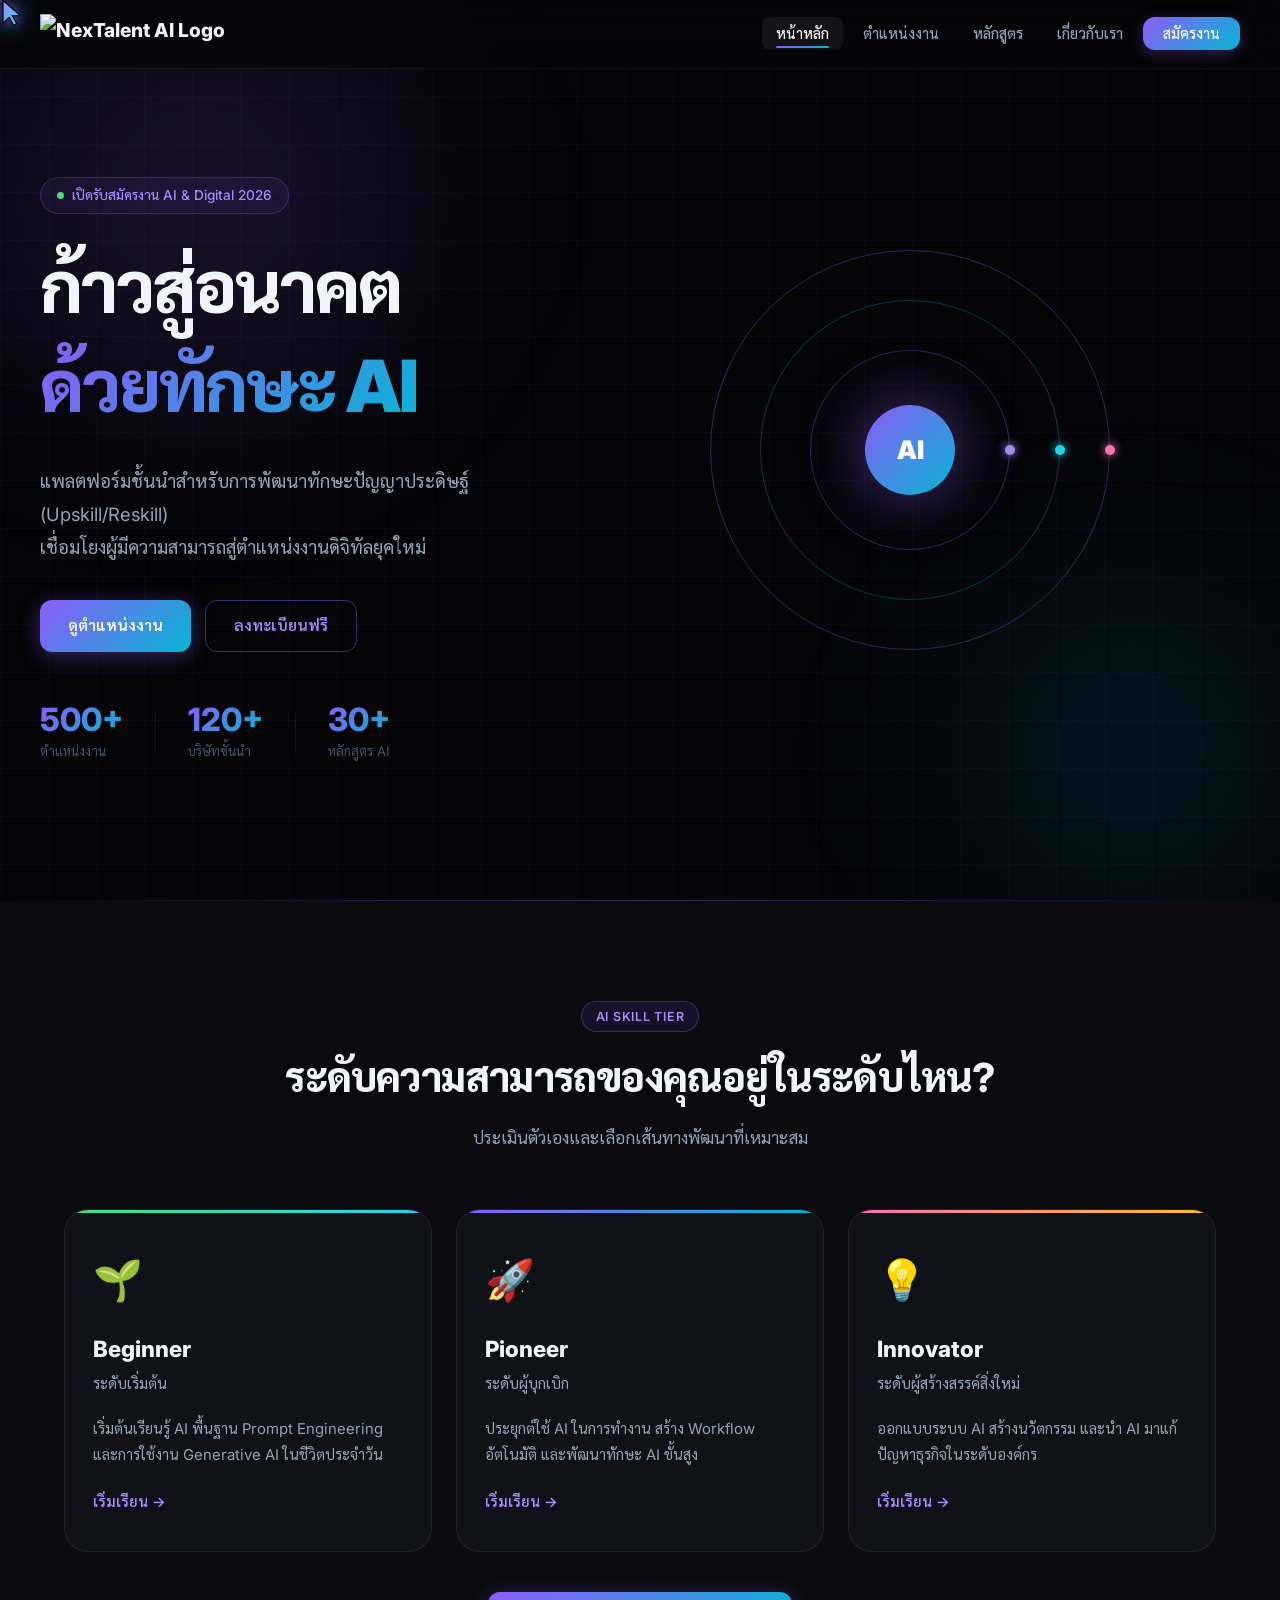
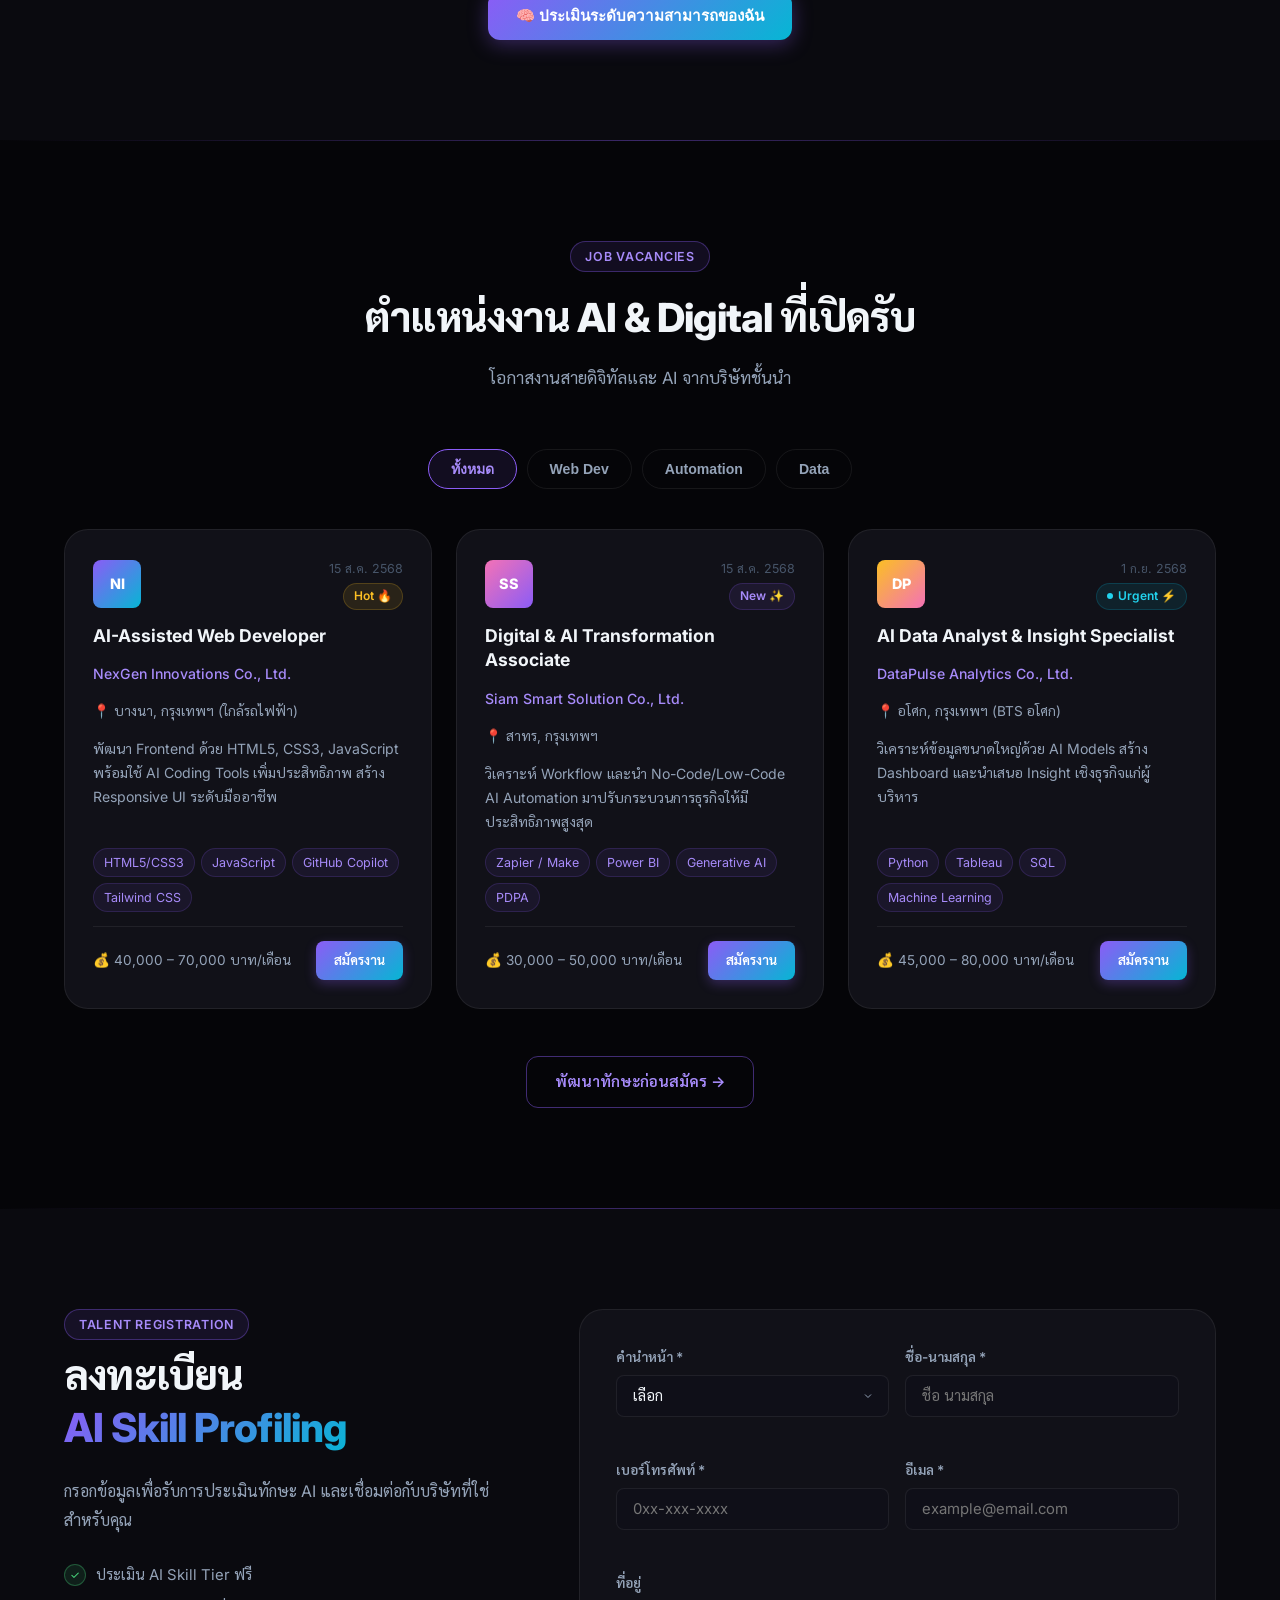
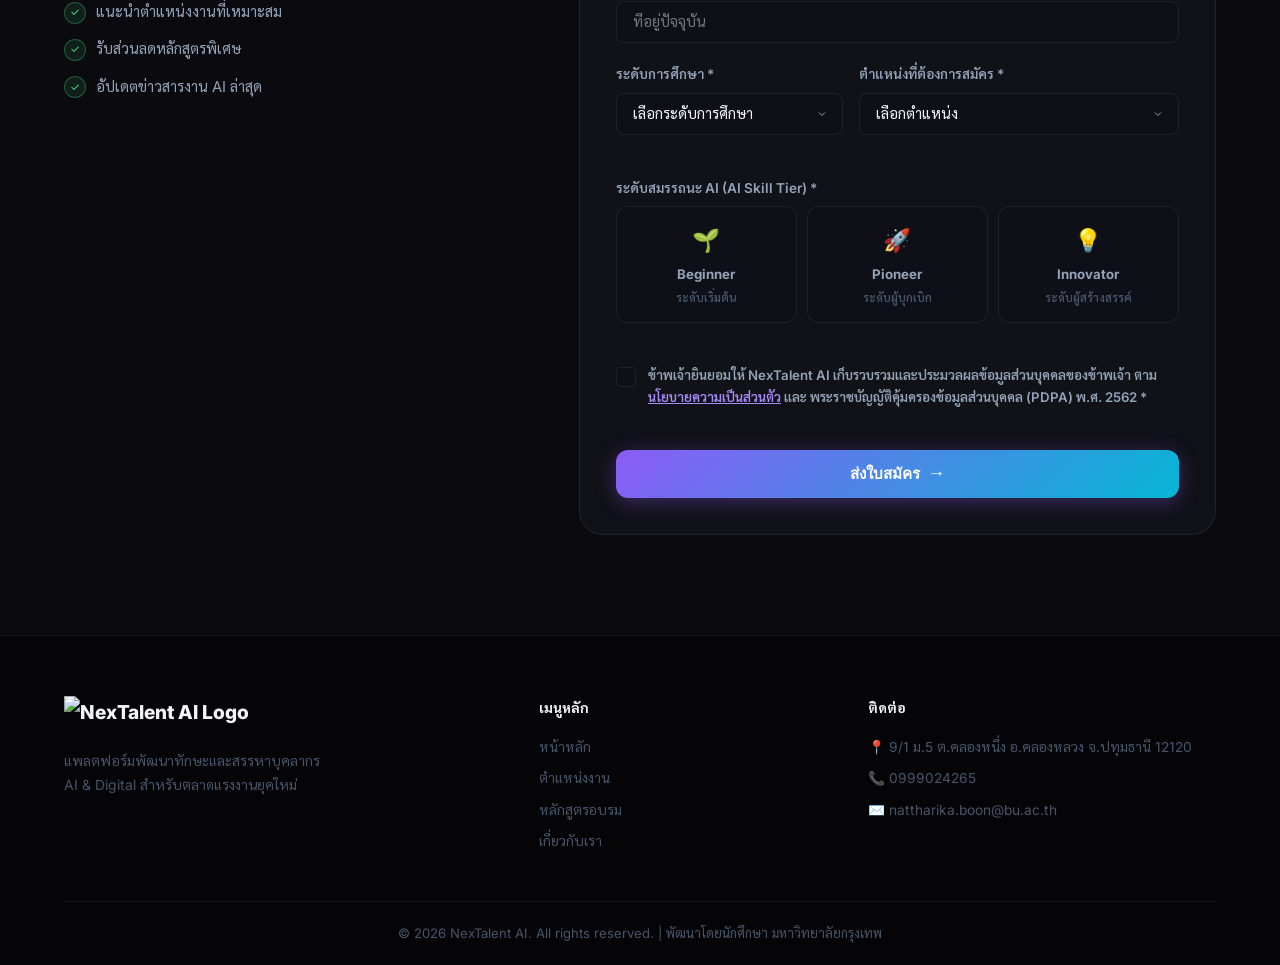
==== index.html @ dc567a96 "Add files via upload" ====
<!DOCTYPE html>
<html lang="th">
<head>
  <meta charset="UTF-8" />
  <meta name="viewport" content="width=device-width, initial-scale=1.0" />
  <title>NexTalent AI — งานและทักษะ AI ยุคใหม่</title>
  <meta name="description" content="แพลตฟอร์มพัฒนาทักษะ AI และสรรหาบุคลากรสายดิจิทัล เชื่อมผู้มีความสามารถกับตำแหน่งงาน AI จากบริษัทชั้นนำ" />
  <meta property="og:title" content="NexTalent AI — งานและทักษะ AI ยุคใหม่" />
  <meta property="og:description" content="ประเมินทักษะ AI ของคุณ และค้นหาตำแหน่งงานสาย AI & Digital ที่ใช่" />
  <meta property="og:image" content="https://nex-talent-ai.vercel.app/images/logo.svg" />
  <meta property="og:type" content="website" />
  <link rel="icon" href="images/logo.svg" type="image/svg+xml" />
  <link rel="stylesheet" href="css/style.css" />
  <link rel="preconnect" href="https://fonts.googleapis.com" />
  <link href="https://fonts.googleapis.com/css2?family=Inter:wght@300;400;500;600;700;800;900&family=Sarabun:wght@300;400;500;600;700&display=swap" rel="stylesheet" />
</head>
<body>
   <div class="page-loader" id="pageLoader">
  <div class="page-loader-logo">AI</div>
  <div class="page-loader-bar"></div>
</div>

<svg class="custom-cursor" id="customCursor" viewBox="0 0 24 24" xmlns="http://www.w3.org/2000/svg">
  <defs>
    <linearGradient id="cursorGradient" x1="0%" y1="0%" x2="100%" y2="100%">
      <stop offset="0%" stop-color="#a78bfa" />
      <stop offset="100%" stop-color="#22d3ee" />
    </linearGradient>
  </defs>
  <path d="M4 2 L4 20 L9 15.5 L12.5 22 L15 20.5 L11.5 14 L18 14 Z"
        fill="url(#cursorGradient)"
        stroke="#050508"
        stroke-width="1" />
</svg>

<div class="cursor-trail" id="cursorTrail"></div>

  <div class="scroll-progress" id="scrollProgress"></div>

  <!-- ===== NAVBAR ===== -->
  <nav class="navbar" id="navbar">
    <div class="nav-container">
      <a href="index.html" class="nav-logo">
        <img src="images/logo.svg" alt="NexTalent AI Logo" class="logo-img" />
      </a>
      <ul class="nav-links" id="navLinks">
        <li><a href="index.html" class="active">หน้าหลัก</a></li>
        <li><a href="#jobs">ตำแหน่งงาน</a></li>
        <li><a href="courses.html">หลักสูตร</a></li>
        <li><a href="about.html">เกี่ยวกับเรา</a></li>
        <li><a href="#register" class="btn-nav">สมัครงาน</a></li>
      </ul>
      <button class="hamburger" id="hamburger" aria-label="เมนู">
        <span></span><span></span><span></span>
      </button>
    </div>
  </nav>

  <!-- ===== HERO ===== -->
  <section class="hero" id="home">
    <div class="hero-bg">
      <div class="grid-overlay"></div>
      <div class="glow glow-1"></div>
      <div class="glow glow-2"></div>
      <div class="hero-stars" id="heroStars"></div>
    </div>
    <div class="hero-content">
      <div class="hero-badge">
        <span class="badge-dot"></span> เปิดรับสมัครงาน AI &amp; Digital 2026
      </div>
      <h1 class="hero-title">
        ก้าวสู่อนาคต<br/>
        <span class="gradient-text">ด้วยทักษะ AI</span>
      </h1>
      <p class="hero-subtitle">
        แพลตฟอร์มชั้นนำสำหรับการพัฒนาทักษะปัญญาประดิษฐ์ (Upskill/Reskill)<br/>
        เชื่อมโยงผู้มีความสามารถสู่ตำแหน่งงานดิจิทัลยุคใหม่
      </p>
      <div class="hero-actions">
        <a href="#jobs" class="btn btn-primary">ดูตำแหน่งงาน</a>
        <a href="#register" class="btn btn-outline">ลงทะเบียนฟรี</a>
      </div>
      <div class="hero-stats">
        <div class="stat">
          <span class="stat-num" data-target="500">0+</span>
          <span class="stat-label">ตำแหน่งงาน</span>
        </div>
        <div class="stat-divider"></div>
        <div class="stat">
          <span class="stat-num" data-target="120">0+</span>
          <span class="stat-label">บริษัทชั้นนำ</span>
        </div>
        <div class="stat-divider"></div>
        <div class="stat">
          <span class="stat-num" data-target="30">0+</span>
          <span class="stat-label">หลักสูตร AI</span>
        </div>
      </div>
    </div>
    <div class="hero-visual">
      <div class="orbit-ring ring-1"></div>
      <div class="orbit-ring ring-2"></div>
      <div class="orbit-ring ring-3"></div>
      <div class="center-orb"><span>AI</span></div>
      <div class="orbit-dot dot-1"></div>
      <div class="orbit-dot dot-2"></div>
      <div class="orbit-dot dot-3"></div>
    </div>
  </section>

  <div class="section-divider"></div>

  <!-- ===== SKILL TIERS ===== -->
  <section class="tiers-section">
    <div class="container">
      <div class="section-header">
        <span class="section-tag">AI Skill Tier</span>
        <h2>ระดับความสามารถของคุณอยู่ในระดับไหน?</h2>
        <p>ประเมินตัวเองและเลือกเส้นทางพัฒนาที่เหมาะสม</p>
      </div>
      <div class="tiers-grid">
        <div class="tier-card tier-beginner reveal">
          <div class="tier-icon">🌱</div>
          <h3>Beginner</h3>
          <p class="tier-th">ระดับเริ่มต้น</p>
          <p>เริ่มต้นเรียนรู้ AI พื้นฐาน Prompt Engineering และการใช้งาน Generative AI ในชีวิตประจำวัน</p>
          <a href="courses.html" class="tier-link">เริ่มเรียน →</a>
        </div>
        <div class="tier-card tier-pioneer reveal">
          <div class="tier-icon">🚀</div>
          <h3>Pioneer</h3>
          <p class="tier-th">ระดับผู้บุกเบิก</p>
          <p>ประยุกต์ใช้ AI ในการทำงาน สร้าง Workflow อัตโนมัติ และพัฒนาทักษะ AI ขั้นสูง</p>
          <a href="courses.html" class="tier-link">เริ่มเรียน →</a>
        </div>
        <div class="tier-card tier-innovator reveal">
          <div class="tier-icon">💡</div>
          <h3>Innovator</h3>
          <p class="tier-th">ระดับผู้สร้างสรรค์สิ่งใหม่</p>
          <p>ออกแบบระบบ AI สร้างนวัตกรรม และนำ AI มาแก้ปัญหาธุรกิจในระดับองค์กร</p>
          <a href="courses.html" class="tier-link">เริ่มเรียน →</a>
        </div>
      </div>
        </div>
    <div class="container">
      <div class="tiers-cta">
        <button type="button" class="btn btn-primary" id="startAssessment">
          🧠 ประเมินระดับความสามารถของฉัน
        </button>
      </div>
    </div>
  </section>

  <div class="section-divider"></div>

  <!-- ===== JOB VACANCIES ===== -->
  <section class="jobs-section" id="jobs">
    <div class="container">
      <div class="section-header">
        <span class="section-tag">Job Vacancies</span>
        <h2>ตำแหน่งงาน AI &amp; Digital ที่เปิดรับ</h2>
        <p>โอกาสงานสายดิจิทัลและ AI จากบริษัทชั้นนำ</p>
      </div>

      <div class="jobs-filter">
        <button class="filter-btn active" data-filter="all">ทั้งหมด</button>
        <button class="filter-btn" data-filter="dev">Web Dev</button>
        <button class="filter-btn" data-filter="automation">Automation</button>
        <button class="filter-btn" data-filter="data">Data</button>
      </div>

      <div class="jobs-grid">

        <!-- Job 1 -->
        <div class="job-card reveal" data-category="dev">
          <div class="job-header">
            <div class="company-logo logo-ni">NI</div>
            <div class="job-meta">
              <span class="job-date">15 ส.ค. 2568</span>
              <span class="job-tag hot">Hot 🔥</span>
            </div>
          </div>
          <button type="button" class="job-title-btn" data-job="job1">
            <h3 class="job-title">AI-Assisted Web Developer</h3>
          </button>
          <p class="job-company">NexGen Innovations Co., Ltd.</p>
          <p class="job-location">📍 บางนา, กรุงเทพฯ (ใกล้รถไฟฟ้า)</p>
          <p class="job-desc">พัฒนา Frontend ด้วย HTML5, CSS3, JavaScript พร้อมใช้ AI Coding Tools เพิ่มประสิทธิภาพ สร้าง Responsive UI ระดับมืออาชีพ</p>
          <div class="job-skills">
            <span class="skill-tag">HTML5/CSS3</span>
            <span class="skill-tag">JavaScript</span>
            <span class="skill-tag">GitHub Copilot</span>
            <span class="skill-tag">Tailwind CSS</span>
          </div>
          <div class="job-footer">
            <span class="job-salary">💰 40,000 – 70,000 บาท/เดือน</span>
            <a href="#register" class="btn-apply">สมัครงาน</a>
          </div>
        </div>

        <!-- Job 2 -->
        <div class="job-card reveal" data-category="automation">
          <div class="job-header">
            <div class="company-logo logo-ss">SS</div>
            <div class="job-meta">
              <span class="job-date">15 ส.ค. 2568</span>
              <span class="job-tag new">New ✨</span>
            </div>
          </div>
          <button type="button" class="job-title-btn" data-job="job2">
            <h3 class="job-title">Digital &amp; AI Transformation Associate</h3>
          </button>
          <p class="job-company">Siam Smart Solution Co., Ltd.</p>
          <p class="job-location">📍 สาทร, กรุงเทพฯ</p>
          <p class="job-desc">วิเคราะห์ Workflow และนำ No-Code/Low-Code AI Automation มาปรับกระบวนการธุรกิจให้มีประสิทธิภาพสูงสุด</p>
          <div class="job-skills">
            <span class="skill-tag">Zapier / Make</span>
            <span class="skill-tag">Power BI</span>
            <span class="skill-tag">Generative AI</span>
            <span class="skill-tag">PDPA</span>
          </div>
          <div class="job-footer">
            <span class="job-salary">💰 30,000 – 50,000 บาท/เดือน</span>
            <a href="#register" class="btn-apply">สมัครงาน</a>
          </div>
        </div>

        <!-- Job 3 -->
        <div class="job-card reveal" data-category="data">
          <div class="job-header">
            <div class="company-logo logo-dp">DP</div>
            <div class="job-meta">
              <span class="job-date">1 ก.ย. 2568</span>
              <span class="job-tag urgent">Urgent ⚡</span>
            </div>
          </div>
          <button type="button" class="job-title-btn" data-job="job3">
            <h3 class="job-title">AI Data Analyst &amp; Insight Specialist</h3>
          </button>
          <p class="job-company">DataPulse Analytics Co., Ltd.</p>
          <p class="job-location">📍 อโศก, กรุงเทพฯ (BTS อโศก)</p>
          <p class="job-desc">วิเคราะห์ข้อมูลขนาดใหญ่ด้วย AI Models สร้าง Dashboard และนำเสนอ Insight เชิงธุรกิจแก่ผู้บริหาร</p>
          <div class="job-skills">
            <span class="skill-tag">Python</span>
            <span class="skill-tag">Tableau</span>
            <span class="skill-tag">SQL</span>
            <span class="skill-tag">Machine Learning</span>
          </div>
          <div class="job-footer">
            <span class="job-salary">💰 45,000 – 80,000 บาท/เดือน</span>
            <a href="#register" class="btn-apply">สมัครงาน</a>
          </div>
        </div>

      </div>
      <div class="jobs-cta">
        <a href="courses.html" class="btn btn-outline">พัฒนาทักษะก่อนสมัคร →</a>
      </div>
    </div>
  </section>

  <div class="section-divider"></div>

  <!-- ===== REGISTER FORM ===== -->
  <section class="register-section" id="register">
    <div class="container">
      <div class="register-wrapper">
        <div class="register-info">
          <span class="section-tag">Talent Registration</span>
          <h2>ลงทะเบียน<br/><span class="gradient-text">AI Skill Profiling</span></h2>
          <p>กรอกข้อมูลเพื่อรับการประเมินทักษะ AI และเชื่อมต่อกับบริษัทที่ใช่สำหรับคุณ</p>
          <ul class="register-benefits">
            <li><span class="check">✓</span> ประเมิน AI Skill Tier ฟรี</li>
            <li><span class="check">✓</span> แนะนำตำแหน่งงานที่เหมาะสม</li>
            <li><span class="check">✓</span> รับส่วนลดหลักสูตรพิเศษ</li>
            <li><span class="check">✓</span> อัปเดตข่าวสารงาน AI ล่าสุด</li>
          </ul>
        </div>
        <div class="register-form-box">
          <form id="registerForm" class="register-form" novalidate>
            <div class="form-row">
              <div class="form-group form-group-sm">
                <label for="prefix">คำนำหน้า *</label>
                <select id="prefix" name="prefix" required>
                  <option value="">เลือก</option>
                  <option value="นาย">นาย</option>
                  <option value="นาง">นาง</option>
                  <option value="นางสาว">นางสาว</option>
                </select>
                <span class="error-msg" id="err-prefix"></span>
              </div>
              <div class="form-group form-group-wide">
                <label for="fullname">ชื่อ-นามสกุล *</label>
                <input type="text" id="fullname" name="fullname" placeholder="ชื่อ นามสกุล" required />
                <span class="error-msg" id="err-fullname"></span>
              </div>
            </div>
            <div class="form-row">
              <div class="form-group">
                <label for="phone">เบอร์โทรศัพท์ *</label>
                <input type="tel" id="phone" name="phone" placeholder="0xx-xxx-xxxx" required />
                <span class="error-msg" id="err-phone"></span>
              </div>
              <div class="form-group">
                <label for="email">อีเมล *</label>
                <input type="email" id="email" name="email" placeholder="example@email.com" required />
                <span class="error-msg" id="err-email"></span>
              </div>
            </div>
            <div class="form-group">
              <label for="address">ที่อยู่</label>
              <input type="text" id="address" name="address" placeholder="ที่อยู่ปัจจุบัน" />
            </div>
            <div class="form-row">
              <div class="form-group">
                <label for="education">ระดับการศึกษา *</label>
                <select id="education" name="education" required>
                  <option value="">เลือกระดับการศึกษา</option>
                  <option value="มัธยมศึกษา">มัธยมศึกษา / ปวช.</option>
                  <option value="อนุปริญญา">อนุปริญญา / ปวส.</option>
                  <option value="ปริญญาตรี">ปริญญาตรี</option>
                  <option value="ปริญญาโท">ปริญญาโท</option>
                  <option value="ปริญญาเอก">ปริญญาเอก</option>
                </select>
                <span class="error-msg" id="err-education"></span>
              </div>
              <div class="form-group">
                <label for="position">ตำแหน่งที่ต้องการสมัคร *</label>
                <select id="position" name="position" required>
                  <option value="">เลือกตำแหน่ง</option>
                  <option value="ai-web-dev">AI-Assisted Web Developer</option>
                  <option value="ai-transform">Digital &amp; AI Transformation Associate</option>
                  <option value="ai-analyst">AI Data Analyst &amp; Insight Specialist</option>
                </select>
                <span class="error-msg" id="err-position"></span>
              </div>
            </div>
            <div class="form-group">
              <label>ระดับสมรรถนะ AI (AI Skill Tier) *</label>
              <div class="tier-radios">
                <label class="radio-card">
                  <input type="radio" name="tier" value="Beginner" required />
                  <span class="radio-content">
                    <span class="radio-icon">🌱</span>
                    <span class="radio-label">Beginner</span>
                    <span class="radio-sub">ระดับเริ่มต้น</span>
                  </span>
                </label>
                <label class="radio-card">
                  <input type="radio" name="tier" value="Pioneer" />
                  <span class="radio-content">
                    <span class="radio-icon">🚀</span>
                    <span class="radio-label">Pioneer</span>
                    <span class="radio-sub">ระดับผู้บุกเบิก</span>
                  </span>
                </label>
                <label class="radio-card">
                  <input type="radio" name="tier" value="Innovator" />
                  <span class="radio-content">
                    <span class="radio-icon">💡</span>
                    <span class="radio-label">Innovator</span>
                    <span class="radio-sub">ระดับผู้สร้างสรรค์</span>
                  </span>
                </label>
              </div>
              <span class="error-msg" id="err-tier"></span>
            </div>
            <div class="form-group">
              <label class="checkbox-label">
                <input type="checkbox" id="pdpa" name="pdpa" required />
                <span class="checkbox-custom"></span>
                <span class="checkbox-text">
                  ข้าพเจ้ายินยอมให้ NexTalent AI เก็บรวบรวมและประมวลผลข้อมูลส่วนบุคคลของข้าพเจ้า
                  ตาม <a href="#" class="link-inline">นโยบายความเป็นส่วนตัว</a> และ
                  พระราชบัญญัติคุ้มครองข้อมูลส่วนบุคคล (PDPA) พ.ศ. 2562 *
                </span>
              </label>
              <span class="error-msg" id="err-pdpa"></span>
            </div>
            <button type="submit" class="btn btn-primary btn-full">
              <span>ส่งใบสมัคร</span>
              <span class="btn-arrow">→</span>
            </button>
          </form>
          <div class="form-success" id="formSuccess" style="display:none;">
            <div class="success-icon">✓</div>
            <h3>ลงทะเบียนสำเร็จ!</h3>
            <p>เราได้รับข้อมูลของคุณแล้ว ทีมงานจะติดต่อกลับภายใน 3 วันทำการ</p>
          </div>
        </div>
      </div>
    </div>
  </section>

  <!-- ===== FOOTER ===== -->
  <footer class="footer">
    <div class="container">
      <div class="footer-grid">
        <div class="footer-brand">
          <a href="index.html" class="nav-logo">
            <img src="images/logo.svg" alt="NexTalent AI Logo" class="logo-img" />
          </a>
          <p>แพลตฟอร์มพัฒนาทักษะและสรรหาบุคลากร AI &amp; Digital สำหรับตลาดแรงงานยุคใหม่</p>
        </div>
        <div class="footer-links">
          <h4>เมนูหลัก</h4>
          <ul>
            <li><a href="index.html">หน้าหลัก</a></li>
            <li><a href="#jobs">ตำแหน่งงาน</a></li>
            <li><a href="courses.html">หลักสูตรอบรม</a></li>
            <li><a href="about.html">เกี่ยวกับเรา</a></li>
          </ul>
        </div>
        <div class="footer-links">
          <h4>ติดต่อ</h4>
          <ul>
            <li>📍 9/1 ม.5 ต.คลองหนึ่ง อ.คลองหลวง จ.ปทุมธานี 12120</li>
            <li class="contact-copy" data-copy="0999024265" title="คลิกเพื่อคัดลอก">📞 0999024265</li>
            <li class="contact-copy" data-copy="nattharika.boon@bu.ac.th" title="คลิกเพื่อคัดลอก">✉️ nattharika.boon@bu.ac.th</li>
          </ul>
        </div>
      </div>
      <div class="footer-bottom">
        <p>© 2026 NexTalent AI. All rights reserved. | พัฒนาโดยนักศึกษา มหาวิทยาลัยกรุงเทพ</p>
      </div>
    </div>
  </footer>

  <!-- ===== JOB DETAIL MODAL ===== -->
  <div class="job-modal-overlay" id="jobModalOverlay">
    <div class="job-modal" role="dialog" aria-modal="true" aria-labelledby="jobModalTitle">
      <button type="button" class="job-modal-close" id="jobModalClose" aria-label="ปิด">✕</button>
      <div class="job-modal-header">
        <div class="company-logo" id="jobModalLogo"></div>
        <div class="job-modal-title">
          <h3 id="jobModalTitle"></h3>
          <p id="jobModalCompany"></p>
        </div>
      </div>
      <div class="job-modal-tags" id="jobModalTags"></div>
      <div class="job-modal-meta-grid">
        <div class="job-modal-meta-item">
          <span class="meta-label">📍 สถานที่</span>
          <span class="meta-value" id="jobModalLocation"></span>
        </div>
        <div class="job-modal-meta-item">
          <span class="meta-label">💰 เงินเดือน</span>
          <span class="meta-value" id="jobModalSalary"></span>
        </div>
      </div>
      <div class="job-modal-section">
        <h4>📋 รายละเอียดงาน</h4>
        <p id="jobModalDesc"></p>
      </div>
      <div class="job-modal-section">
        <h4>✅ คุณสมบัติที่ต้องการ</h4>
        <ul class="job-modal-list" id="jobModalRequirements"></ul>
      </div>
      <div class="job-modal-section">
        <h4>🎁 สวัสดิการ</h4>
        <ul class="job-modal-list" id="jobModalBenefits"></ul>
      </div>
      <div class="job-modal-footer">
        <button type="button" class="btn btn-outline" id="jobModalCloseBtn">ปิด</button>
        <a href="#register" class="btn btn-primary" id="jobModalApply">สมัครงาน →</a>
      </div>
    </div>
  </div>

  <!-- ===== BACK TO TOP + TOAST ===== -->
  <button type="button" class="back-to-top" id="backToTop" aria-label="กลับขึ้นด้านบน">↑</button>
  <div class="toast-container" id="toastContainer"></div>

  <script src="js/main.js"></script>
  <script src="js/validation.js"></script>

  <!-- ===== AI SKILL ASSESSMENT MODAL ===== -->
<div class="assessment-overlay" id="assessmentOverlay">
  <div class="assessment-modal">

    <button
      type="button"
      class="modal-close"
      id="assessmentClose"
      aria-label="ปิด">
      &times;
    </button>

    <span class="section-tag">AI Skill Assessment</span>

    <h2>ระดับความสามารถของคุณอยู่ในระดับไหน?</h2>

    <p id="assessmentQuestion"></p>

    <div id="assessmentOptions"></div>

    <div class="assessment-footer">
      <span id="assessmentProgress">
        คำถาม 1 / 5
      </span>

      <button
        type="button"
        class="btn-primary"
        id="nextQuestion">
        ถัดไป →
      </button>
    </div>

  </div>
</div>
</body>
</html>
---- css/style.css ----
/* ============================================================
   NexTalent AI — Dark Theme Stylesheet
   ============================================================ */

/* ── CSS Variables ───────────────────────────────────────── */
:root {
  --bg-900: #050508;
  --bg-800: #0a0a0f;
  --bg-700: #0f0f18;
  --bg-600: #14141f;
  --bg-card: #111118;
  --bg-card-hover: #18181f;
  --border: rgba(255,255,255,0.07);
  --border-hover: rgba(139,92,246,0.4);

  --purple-400: #a78bfa;
  --purple-500: #8b5cf6;
  --purple-600: #7c3aed;
  --cyan-400: #22d3ee;
  --cyan-500: #06b6d4;
  --pink-400: #f472b6;
  --green-400: #4ade80;
  --amber-400: #fbbf24;

  --text-primary: #f1f5f9;
  --text-secondary: #94a3b8;
  --text-muted: #475569;

  --gradient-main: linear-gradient(135deg, #8b5cf6, #06b6d4);
  --gradient-card: linear-gradient(145deg, rgba(139,92,246,0.08), rgba(6,182,212,0.05));
  --shadow-glow: 0 0 40px rgba(139,92,246,0.15);
  --shadow-card: 0 4px 24px rgba(0,0,0,0.5);

  --radius-sm: 8px;
  --radius-md: 12px;
  --radius-lg: 16px;
  --radius-xl: 24px;

  --font-main: 'Inter', 'Sarabun', sans-serif;
  --transition: 0.25s ease;
}

/* ── Reset & Base ────────────────────────────────────────── */
*, *::before, *::after { box-sizing: border-box; margin: 0; padding: 0; }

html { scroll-behavior: smooth; font-size: 16px; }

body {
  font-family: var(--font-main);
  background-color: var(--bg-900);
  color: var(--text-primary);
  line-height: 1.7;
  overflow-x: hidden;
}

a { color: inherit; text-decoration: none; }
ul { list-style: none; }
img { max-width: 100%; display: block; }
button { cursor: pointer; border: none; background: none; }

.container {
  max-width: 1200px;
  margin: 0 auto;
  padding: 0 24px;
}

/* ── Typography Utilities ────────────────────────────────── */

.gradient-text {
  background: var(--gradient-main);
  -webkit-background-clip: text;
  -webkit-text-fill-color: transparent;
  background-clip: text;

  display: inline-block;
  line-height: 1.4;
  padding-bottom: 0.12em;
  overflow: visible;
}
.section-tag {
  display: inline-block;
  padding: 4px 14px;
  border-radius: 100px;
  border: 1px solid rgba(139,92,246,0.35);
  background: rgba(139,92,246,0.1);
  color: var(--purple-400);
  font-size: 0.78rem;
  font-weight: 600;
  letter-spacing: 0.06em;
  text-transform: uppercase;
  margin-bottom: 12px;
}

.section-header {
  text-align: center;
  margin-bottom: 56px;
}
.section-header h2 {
  font-size: clamp(1.8rem, 3.5vw, 2.5rem);
  font-weight: 800;
  margin-bottom: 12px;
  letter-spacing: -0.02em;
}
.section-header p {
  color: var(--text-secondary);
  font-size: 1.05rem;
  max-width: 560px;
  margin: 0 auto;
}

/* ── Buttons ─────────────────────────────────────────────── */
.btn {
  display: inline-flex;
  align-items: center;
  gap: 8px;
  padding: 12px 28px;
  border-radius: var(--radius-md);
  font-size: 0.95rem;
  font-weight: 600;
  transition: all var(--transition);
  cursor: pointer;
  border: none;
}

.btn-primary {
  background: var(--gradient-main);
  color: #fff;
  box-shadow: 0 4px 20px rgba(139,92,246,0.35);
}
.btn-primary:hover {
  transform: translateY(-2px);
  box-shadow: 0 8px 30px rgba(139,92,246,0.5);
}

.btn-outline {
  background: transparent;
  color: var(--purple-400);
  border: 1.5px solid rgba(139,92,246,0.45);
}
.btn-outline:hover {
  background: rgba(139,92,246,0.1);
  border-color: var(--purple-500);
  transform: translateY(-2px);
}

.btn-full { width: 100%; justify-content: center; }
.btn-arrow { font-size: 1.1rem; }

/* ── Navbar ──────────────────────────────────────────────── */
.navbar {
  position: fixed;
  top: 0; left: 0; right: 0;
  z-index: 1000;
  padding: 0 24px;
  background: rgba(5,5,8,0.8);
  backdrop-filter: blur(20px);
  -webkit-backdrop-filter: blur(20px);
  border-bottom: 1px solid var(--border);
  transition: all var(--transition);
}
.navbar.scrolled {
  background: rgba(5,5,8,0.95);
  box-shadow: 0 4px 30px rgba(0,0,0,0.4);
}

.nav-container {
  max-width: 1200px;
  margin: 0 auto;
  display: flex;
  align-items: center;
  justify-content: space-between;
  height: 68px;
}

.nav-logo {
  display: flex;
  align-items: center;
  gap: 8px;
  font-weight: 800;
  font-size: 1.2rem;
}
.logo-icon {
  font-size: 1.6rem;
  background: var(--gradient-main);
  -webkit-background-clip: text;
  -webkit-text-fill-color: transparent;
  background-clip: text;
}
.logo-ai {
  background: var(--gradient-main);
  -webkit-background-clip: text;
  -webkit-text-fill-color: transparent;
  background-clip: text;
}

.logo-img {
  height: 40px;
  width: auto;
  display: block;
  transition: opacity var(--transition);
}
.logo-img:hover { opacity: 0.85; }

.nav-links {
  display: flex;
  align-items: center;
  gap: 6px;
}
.nav-links a {
  padding: 8px 14px;
  border-radius: var(--radius-sm);
  font-size: 0.9rem;
  font-weight: 500;
  color: var(--text-secondary);
  transition: all var(--transition);
}
.nav-links a:hover,
.nav-links a.active {
  color: var(--text-primary);
  background: rgba(255,255,255,0.06);
}
.btn-nav {
  background: var(--gradient-main) !important;
  color: #fff !important;
  padding: 8px 20px !important;
  border-radius: var(--radius-md) !important;
  box-shadow: 0 4px 15px rgba(139,92,246,0.3);
}
.btn-nav:hover {
  transform: translateY(-1px);
  box-shadow: 0 6px 20px rgba(139,92,246,0.45) !important;
}

/* Hamburger */
.hamburger {
  display: none;
  flex-direction: column;
  gap: 5px;
  padding: 8px;
}
.hamburger span {
  width: 22px;
  height: 2px;
  background: var(--text-primary);
  border-radius: 2px;
  transition: all var(--transition);
}

/* ── Hero Section ────────────────────────────────────────── */
.hero {
  min-height: 100vh;
  display: flex;
  align-items: center;
  position: relative;
  padding: 100px 24px 60px;
  overflow: hidden;
}

.hero-bg {
  position: absolute;
  inset: 0;
  pointer-events: none;
}

.grid-overlay {
  position: absolute;
  inset: 0;
  background-image:
    linear-gradient(rgba(139,92,246,0.04) 1px, transparent 1px),
    linear-gradient(90deg, rgba(139,92,246,0.04) 1px, transparent 1px);
  background-size: 48px 48px;
}

.glow {
  position: absolute;
  border-radius: 50%;
  filter: blur(80px);
  pointer-events: none;
}
.glow-1 {
  width: 600px; height: 600px;
  background: radial-gradient(circle, rgba(139,92,246,0.18) 0%, transparent 70%);
  top: -100px; left: -100px;
}
.glow-2 {
  width: 500px; height: 500px;
  background: radial-gradient(circle, rgba(6,182,212,0.12) 0%, transparent 70%);
  bottom: -100px; right: -100px;
}

.hero-content {
  max-width: 1200px;
  margin: 0 auto;
  position: relative;
  z-index: 2;
  flex: 1;
}

.hero-badge {
  display: inline-flex;
  align-items: center;
  gap: 8px;
  padding: 6px 16px;
  border-radius: 100px;
  border: 1px solid rgba(139,92,246,0.3);
  background: rgba(139,92,246,0.08);
  color: var(--purple-400);
  font-size: 0.85rem;
  font-weight: 500;
  margin-bottom: 24px;
}
.badge-dot {
  width: 7px; height: 7px;
  background: var(--green-400);
  border-radius: 50%;
  animation: pulse-dot 2s infinite;
}
@keyframes pulse-dot {
  0%, 100% { opacity: 1; transform: scale(1); }
  50% { opacity: 0.5; transform: scale(0.8); }
}

.hero-title {
  font-size: clamp(2.6rem, 6vw, 4.5rem);
  font-weight: 900;
  line-height: 1.35;
  letter-spacing: -0.03em;
  margin-bottom: 20px;
}

.hero-subtitle {
  font-size: clamp(1rem, 1.5vw, 1.15rem);
  color: var(--text-secondary);
  max-width: 560px;
  margin-bottom: 36px;
  line-height: 1.8;
}

.hero-actions {
  display: flex;
  gap: 14px;
  flex-wrap: wrap;
  margin-bottom: 52px;
}

.hero-stats {
  display: flex;
  align-items: center;
  gap: 32px;
  flex-wrap: wrap;
}
.stat { display: flex; flex-direction: column; }
.stat-num {
  font-size: 2rem;
  font-weight: 800;
  background: var(--gradient-main);
  -webkit-background-clip: text;
  -webkit-text-fill-color: transparent;
  background-clip: text;
  line-height: 1;
}
.stat-label { font-size: 0.82rem; color: var(--text-muted); margin-top: 4px; }
.stat-divider { width: 1px; height: 40px; background: var(--border); }

/* Hero Visual (orbit) */
.hero-visual {
  position: absolute;
  right: 160px;
  top: 50%;
  transform: translateY(-50%);
  width: 420px;
  height: 420px;
  display: none;
}

@media (min-width: 1100px) { .hero-visual { display: block; } }

.orbit-ring {
  position: absolute;
  border-radius: 50%;
  border: 1px solid rgba(139,92,246,0.35);
  top: 50%; left: 50%;
  transform: translate(-50%,-50%);
  animation: spin linear infinite;
}
.ring-1 { width: 200px; height: 200px; animation-duration: 8s; }
.ring-2 { width: 300px; height: 300px; animation-duration: 14s; border-color: rgba(6,182,212,0.3); }
.ring-3 { width: 400px; height: 400px; animation-duration: 22s; animation-direction: reverse; }

@keyframes spin { from { transform: translate(-50%,-50%) rotate(0deg); } to { transform: translate(-50%,-50%) rotate(360deg); } }

.center-orb {
  position: absolute;
  top: 50%; left: 50%;
  transform: translate(-50%,-50%);
  width: 90px; height: 90px;
  border-radius: 50%;
  background: var(--gradient-main);
  display: flex;
  align-items: center;
  justify-content: center;
  font-size: 1.6rem;
  font-weight: 900;
  color: #fff;
  box-shadow: 0 0 60px rgba(139,92,246,0.5);
}

.orbit-dot {
  position: absolute;
  width: 10px; height: 10px;
  border-radius: 50%;
  top: 50%; left: 50%;
}
.dot-1 {
  background: var(--purple-400);
  box-shadow: 0 0 10px var(--purple-400);
  transform: translate(-50%,-50%) translateX(100px);
  animation: orbit1 8s linear infinite;
}
.dot-2 {
  background: var(--cyan-400);
  box-shadow: 0 0 10px var(--cyan-400);
  transform: translate(-50%,-50%) translateX(150px);
  animation: orbit2 14s linear infinite;
}
.dot-3 {
  background: var(--pink-400);
  box-shadow: 0 0 10px var(--pink-400);
  transform: translate(-50%,-50%) translateX(200px);
  animation: orbit3 22s linear infinite reverse;
}
@keyframes orbit1 {
  from { transform: translate(-50%,-50%) rotate(0deg) translateX(100px); }
  to { transform: translate(-50%,-50%) rotate(360deg) translateX(100px); }
}
@keyframes orbit2 {
  from { transform: translate(-50%,-50%) rotate(120deg) translateX(150px); }
  to { transform: translate(-50%,-50%) rotate(480deg) translateX(150px); }
}
@keyframes orbit3 {
  from { transform: translate(-50%,-50%) rotate(240deg) translateX(200px); }
  to { transform: translate(-50%,-50%) rotate(-120deg) translateX(200px); }
}

/* ── Page Hero (inner pages) ─────────────────────────────── */
.page-hero {
  padding: 120px 24px 80px;
  text-align: center;
  position: relative;
  overflow: visible;
}
.page-hero-content {
  max-width: 900px;
  margin: 0 auto;
  position: relative;
  z-index: 2;
}
.page-hero h1 {
  font-size: clamp(2rem, 5vw, 3.5rem);
  font-weight: 900;
  letter-spacing: -0.03em;
  line-height: 1.5;
  margin: 12px 0 24px;
  overflow: visible;
}
.page-hero p {
  color: var(--text-secondary);
  font-size: 1.05rem;
  line-height: 1.8;
}

/* ── Tiers Section ───────────────────────────────────────── */
.tiers-section {
  padding: 100px 0;
  background: var(--bg-800);
}

.tiers-grid {
  display: grid;
  grid-template-columns: repeat(auto-fit, minmax(280px, 1fr));
  gap: 24px;
}

.tier-card {
  padding: 36px 28px;
  border-radius: var(--radius-xl);
  border: 1px solid var(--border);
  background: var(--bg-card);
  transition: all var(--transition);
  position: relative;
  overflow: hidden;
}
.tier-card::before {
  content: '';
  position: absolute;
  top: 0; left: 0; right: 0;
  height: 3px;
  border-radius: 3px 3px 0 0;
}
.tier-beginner::before { background: linear-gradient(90deg, #4ade80, #22d3ee); }
.tier-pioneer::before { background: linear-gradient(90deg, #8b5cf6, #06b6d4); }
.tier-innovator::before { background: linear-gradient(90deg, #f472b6, #fbbf24); }

.tier-card:hover {
  border-color: var(--border-hover);
  transform: translateY(-4px);
  box-shadow: var(--shadow-glow), var(--shadow-card);
}

.tier-icon { font-size: 2.5rem; margin-bottom: 16px; }
.tier-card h3 { font-size: 1.4rem; font-weight: 800; margin-bottom: 4px; }
.tier-th { color: var(--text-secondary); font-size: 0.88rem; margin-bottom: 14px; }
.tier-card p { color: var(--text-secondary); font-size: 0.93rem; line-height: 1.7; margin-bottom: 20px; }
.tier-link {
  color: var(--purple-400);
  font-weight: 600;
  font-size: 0.9rem;
  transition: all var(--transition);
}
.tier-link:hover { color: var(--cyan-400); }

/* ── Jobs Section ────────────────────────────────────────── */
.jobs-section { padding: 100px 0; }

.jobs-grid {
  display: grid;
  grid-template-columns: repeat(auto-fit, minmax(320px, 1fr));
  gap: 24px;
  margin-bottom: 48px;
}

.job-card {
  background: var(--bg-card);
  border: 1px solid var(--border);
  border-radius: var(--radius-xl);
  padding: 28px;
  transition: all var(--transition);
  display: flex;
  flex-direction: column;
  gap: 14px;
}
.job-card:hover {
  border-color: var(--border-hover);
  transform: translateY(-4px);
  box-shadow: var(--shadow-glow), var(--shadow-card);
}

.job-header {
  display: flex;
  align-items: center;
  justify-content: space-between;
}

.company-logo {
  width: 48px; height: 48px;
  border-radius: var(--radius-sm);
  display: flex; align-items: center; justify-content: center;
  font-weight: 800; font-size: 0.9rem; color: #fff;
}
.logo-ni { background: linear-gradient(135deg, #8b5cf6, #06b6d4); }
.logo-ss { background: linear-gradient(135deg, #f472b6, #8b5cf6); }
.logo-dp { background: linear-gradient(135deg, #fbbf24, #f472b6); }

.job-meta { display: flex; flex-direction: column; align-items: flex-end; gap: 4px; }
.job-date { font-size: 0.78rem; color: var(--text-muted); }
.job-tag {
  padding: 2px 10px;
  border-radius: 100px;
  font-size: 0.75rem;
  font-weight: 600;
}
.job-tag.hot { background: rgba(251,191,36,0.1); color: var(--amber-400); border: 1px solid rgba(251,191,36,0.2); }
.job-tag.new { background: rgba(139,92,246,0.1); color: var(--purple-400); border: 1px solid rgba(139,92,246,0.2); }
.job-tag.urgent { background: rgba(6,182,212,0.1); color: var(--cyan-400); border: 1px solid rgba(6,182,212,0.2); }

.job-title { font-size: 1.1rem; font-weight: 700; line-height: 1.4; }
.job-company { color: var(--purple-400); font-size: 0.88rem; font-weight: 500; }
.job-location { color: var(--text-secondary); font-size: 0.85rem; }
.job-desc { color: var(--text-secondary); font-size: 0.88rem; line-height: 1.7; flex: 1; }

.job-skills { display: flex; flex-wrap: wrap; gap: 6px; }
.skill-tag {
  padding: 3px 10px;
  background: rgba(139,92,246,0.08);
  border: 1px solid rgba(139,92,246,0.18);
  border-radius: 100px;
  font-size: 0.78rem;
  color: var(--purple-400);
}

.job-footer {
  display: flex;
  align-items: center;
  justify-content: space-between;
  padding-top: 14px;
  border-top: 1px solid var(--border);
  margin-top: auto;
}
.job-salary { font-size: 0.85rem; color: var(--text-secondary); }
.btn-apply {
  padding: 8px 18px;
  background: var(--gradient-main);
  color: #fff;
  border-radius: var(--radius-sm);
  font-size: 0.83rem;
  font-weight: 600;
  transition: all var(--transition);
  box-shadow: 0 4px 12px rgba(139,92,246,0.3);
}
.btn-apply:hover {
  transform: translateY(-1px);
  box-shadow: 0 6px 18px rgba(139,92,246,0.45);
}

.jobs-cta { text-align: center; }

/* ── Register Section ────────────────────────────────────── */
.register-section {
  padding: 100px 0;
  background: var(--bg-800);
}

.register-wrapper {
  display: grid;
  grid-template-columns: 1fr 1.4fr;
  gap: 60px;
  align-items: start;
}

.register-info h2 {
  font-size: clamp(1.8rem, 3.5vw, 2.5rem);
  font-weight: 800;
  line-height: 1.2;
  letter-spacing: -0.02em;
  margin-bottom: 16px;
}
.register-info p {
  color: var(--text-secondary);
  line-height: 1.8;
  margin-bottom: 28px;
}

.register-benefits {
  display: flex;
  flex-direction: column;
  gap: 12px;
}
.register-benefits li {
  display: flex;
  align-items: center;
  gap: 10px;
  color: var(--text-secondary);
  font-size: 0.93rem;
}
.check {
  width: 22px; height: 22px;
  background: rgba(74,222,128,0.1);
  border: 1px solid rgba(74,222,128,0.3);
  border-radius: 50%;
  display: flex; align-items: center; justify-content: center;
  color: var(--green-400);
  font-size: 0.7rem;
  flex-shrink: 0;
}

.register-form-box {
  background: var(--bg-card);
  border: 1px solid var(--border);
  border-radius: var(--radius-xl);
  padding: 36px;
}

.register-form { display: flex; flex-direction: column; gap: 20px; }

.form-row {
  display: grid;
  grid-template-columns: 1fr 1fr;
  gap: 16px;
}
.form-group-sm { flex: 0 0 120px; }
.form-group-wide { flex: 1; }

.form-group { display: flex; flex-direction: column; gap: 6px; }
.form-group label {
  font-size: 0.85rem;
  font-weight: 600;
  color: var(--text-secondary);
}

.form-group input,
.form-group select,
.form-group textarea {
  padding: 11px 16px;
  background: var(--bg-700);
  border: 1.5px solid var(--border);
  border-radius: var(--radius-sm);
  color: var(--text-primary);
  font-family: var(--font-main);
  font-size: 0.93rem;
  transition: border-color var(--transition), box-shadow var(--transition);
  outline: none;
  -webkit-appearance: none;
}
.form-group select {
  appearance: none;
  background-image: url("data:image/svg+xml,%3Csvg xmlns='http://www.w3.org/2000/svg' width='12' height='12' viewBox='0 0 24 24' fill='none' stroke='%2394a3b8' stroke-width='2'%3E%3Cpath d='M6 9l6 6 6-6'/%3E%3C/svg%3E");
  background-repeat: no-repeat;
  background-position: right 14px center;
  padding-right: 40px;
}
.form-group select option { background: var(--bg-700); }

.form-group input:focus,
.form-group select:focus {
  border-color: var(--purple-500);
  box-shadow: 0 0 0 3px rgba(139,92,246,0.12);
}
.form-group input.error,
.form-group select.error {
  border-color: #ef4444;
}

.error-msg {
  font-size: 0.78rem;
  color: #f87171;
  min-height: 16px;
}

/* Tier Radios */
.tier-radios {
  display: grid;
  grid-template-columns: repeat(3, 1fr);
  gap: 10px;
}
.radio-card { display: block; cursor: pointer; }
.radio-card input[type="radio"] { display: none; }
.radio-content {
  display: flex;
  flex-direction: column;
  align-items: center;
  gap: 4px;
  padding: 14px 8px;
  background: var(--bg-700);
  border: 1.5px solid var(--border);
  border-radius: var(--radius-md);
  text-align: center;
  transition: all var(--transition);
}
.radio-card input:checked + .radio-content {
  border-color: var(--purple-500);
  background: rgba(139,92,246,0.1);
  box-shadow: 0 0 0 3px rgba(139,92,246,0.12);
}
.radio-card:hover .radio-content { border-color: rgba(139,92,246,0.4); }
.radio-icon { font-size: 1.4rem; }
.radio-label { font-size: 0.83rem; font-weight: 700; }
.radio-sub { font-size: 0.7rem; color: var(--text-muted); }

/* Checkbox PDPA */
.checkbox-label {
  display: flex;
  align-items: flex-start;
  gap: 12px;
  cursor: pointer;
}
.checkbox-label input[type="checkbox"] { display: none; }
.checkbox-custom {
  width: 20px; height: 20px;
  min-width: 20px;
  border: 1.5px solid var(--border);
  border-radius: 4px;
  background: var(--bg-700);
  display: flex; align-items: center; justify-content: center;
  transition: all var(--transition);
  margin-top: 2px;
}
.checkbox-label input:checked + .checkbox-custom {
  background: var(--gradient-main);
  border-color: transparent;
}
.checkbox-label input:checked + .checkbox-custom::after {
  content: '✓';
  color: #fff;
  font-size: 0.7rem;
  font-weight: 700;
}
.checkbox-text { font-size: 0.83rem; color: var(--text-secondary); line-height: 1.6; }
.link-inline { color: var(--purple-400); text-decoration: underline; }

/* Form Success */
.form-success {
  text-align: center;
  padding: 48px 24px;
}
.success-icon {
  width: 64px; height: 64px;
  border-radius: 50%;
  background: linear-gradient(135deg, #4ade80, #22d3ee);
  display: flex; align-items: center; justify-content: center;
  font-size: 1.8rem;
  color: #fff;
  font-weight: 700;
  margin: 0 auto 20px;
  animation: pop 0.4s ease;
}
@keyframes pop {
  0% { transform: scale(0.5); opacity: 0; }
  80% { transform: scale(1.1); }
  100% { transform: scale(1); opacity: 1; }
}
.form-success h3 { font-size: 1.5rem; font-weight: 700; margin-bottom: 10px; }
.form-success p { color: var(--text-secondary); }

/* ── Courses Section ─────────────────────────────────────── */
.courses-section { padding: 80px 0 100px; }

.courses-filter {
  display: flex;
  justify-content: center;
  gap: 10px;
  flex-wrap: wrap;
  margin-bottom: 48px;
}
.filter-btn {
  padding: 8px 22px;
  border-radius: 100px;
  font-size: 0.88rem;
  font-weight: 600;
  border: 1.5px solid var(--border);
  color: var(--text-secondary);
  background: transparent;
  transition: all var(--transition);
}
.filter-btn:hover,
.filter-btn.active {
  background: rgba(139,92,246,0.1);
  border-color: var(--purple-500);
  color: var(--purple-400);
}

.courses-grid {
  display: grid;
  grid-template-columns: repeat(auto-fill, minmax(340px, 1fr));
  gap: 24px;
}

.course-card {
  background: var(--bg-card);
  border: 1px solid var(--border);
  border-radius: var(--radius-xl);
  overflow: hidden;
  transition: all var(--transition);
  display: flex;
  flex-direction: column;
}
.course-card:hover {
  border-color: var(--border-hover);
  transform: translateY(-4px);
  box-shadow: var(--shadow-glow), var(--shadow-card);
}
.course-card.hidden { display: none; }

.course-banner {
  height: 130px;
  position: relative;
  display: flex;
  flex-direction: column;
  justify-content: flex-end;
  padding: 16px;
}
.cb-1 { background: linear-gradient(135deg, #1e0a3c, #0d2040); }
.cb-2 { background: linear-gradient(135deg, #0d2040, #0a2828); }
.cb-3 { background: linear-gradient(135deg, #1a0a28, #200d35); }
.cb-4 { background: linear-gradient(135deg, #0a1f10, #0d2428); }
.cb-5 { background: linear-gradient(135deg, #200d18, #1a0d30); }
.cb-6 { background: linear-gradient(135deg, #0a1520, #0d2018); }

.course-level-badge {
  display: inline-block;
  padding: 3px 10px;
  border-radius: 100px;
  font-size: 0.75rem;
  font-weight: 600;
  width: fit-content;
  margin-bottom: 8px;
}
.badge-beginner { background: rgba(74,222,128,0.15); color: var(--green-400); border: 1px solid rgba(74,222,128,0.25); }
.badge-pioneer { background: rgba(139,92,246,0.15); color: var(--purple-400); border: 1px solid rgba(139,92,246,0.25); }
.badge-innovator { background: rgba(244,114,182,0.15); color: var(--pink-400); border: 1px solid rgba(244,114,182,0.25); }

.course-category {
  font-size: 0.75rem;
  color: rgba(255,255,255,0.5);
  font-weight: 500;
}

.course-body {
  padding: 24px;
  display: flex;
  flex-direction: column;
  flex: 1;
  gap: 12px;
}
.course-title { font-size: 1rem; font-weight: 700; line-height: 1.5; }
.course-desc { color: var(--text-secondary); font-size: 0.87rem; line-height: 1.7; flex: 1; }
.course-meta {
  display: flex;
  gap: 16px;
  font-size: 0.82rem;
  color: var(--text-secondary);
}
.course-footer {
  display: flex;
  align-items: center;
  justify-content: space-between;
  padding-top: 14px;
  border-top: 1px solid var(--border);
  margin-top: auto;
}
.course-price {
  font-size: 1.05rem;
  font-weight: 700;
  background: var(--gradient-main);
  -webkit-background-clip: text;
  -webkit-text-fill-color: transparent;
  background-clip: text;
}
.btn-course {
  padding: 7px 16px;
  background: rgba(139,92,246,0.1);
  border: 1px solid rgba(139,92,246,0.25);
  color: var(--purple-400);
  border-radius: var(--radius-sm);
  font-size: 0.82rem;
  font-weight: 600;
  transition: all var(--transition);
}
.btn-course:hover {
  background: rgba(139,92,246,0.2);
  border-color: var(--purple-500);
}

/* ── Framework Section ───────────────────────────────────── */
.framework-section { padding: 80px 0; background: var(--bg-800); }
.framework-grid {
  display: grid;
  grid-template-columns: repeat(auto-fit, minmax(220px, 1fr));
  gap: 20px;
}
.framework-card {
  padding: 28px 22px;
  background: var(--bg-card);
  border: 1px solid var(--border);
  border-radius: var(--radius-lg);
  text-align: center;
  transition: all var(--transition);
}
.framework-card:hover {
  border-color: var(--border-hover);
  transform: translateY(-3px);
}
.fc-icon { font-size: 2rem; margin-bottom: 12px; }
.framework-card h4 { font-size: 0.95rem; font-weight: 700; margin-bottom: 8px; }
.framework-card p { font-size: 0.83rem; color: var(--text-secondary); line-height: 1.6; }

/* ── About Section ───────────────────────────────────────── */
.about-section { padding: 100px 0; }

.about-wrapper {
  display: grid;
  grid-template-columns: 1fr 1.2fr;
  gap: 60px;
  align-items: center;
}

.about-card-graphic {
  position: relative;
  border-radius: var(--radius-xl);
  overflow: hidden;
}
.ag-inner {
  background: var(--bg-card);
  border: 1px solid var(--border);
  border-radius: var(--radius-xl);
  padding: 48px 36px;
  text-align: center;
  position: relative;
  z-index: 1;
}
.ag-logo {
  font-size: 3rem;
  margin-bottom: 12px;
  background: var(--gradient-main);
  -webkit-background-clip: text;
  -webkit-text-fill-color: transparent;
  background-clip: text;
}
.ag-title { font-size: 1.6rem; font-weight: 900; margin-bottom: 4px; }
.ag-logo-img {
  width: 180px;
  height: auto;
  margin: 0 auto 20px;
  display: block;
}
.ag-subtitle { color: var(--text-muted); font-size: 0.85rem; margin-bottom: 32px; }
.ag-stats-mini {
  display: flex;
  justify-content: center;
  gap: 28px;
}
.ag-stats-mini div {
  display: flex;
  flex-direction: column;
  align-items: center;
  gap: 2px;
}
.ag-stats-mini strong {
  font-size: 1.5rem;
  font-weight: 800;
  background: var(--gradient-main);
  -webkit-background-clip: text;
  -webkit-text-fill-color: transparent;
  background-clip: text;
}
.ag-stats-mini span { font-size: 0.78rem; color: var(--text-muted); }
.ag-glow {
  position: absolute;
  inset: -30px;
  background: radial-gradient(circle at center, rgba(139,92,246,0.12), transparent 70%);
  pointer-events: none;
}

.about-text h2 {
  font-size: clamp(1.8rem, 3.5vw, 2.4rem);
  font-weight: 800;
  letter-spacing: -0.02em;
  margin-bottom: 20px;
}
.about-text p {
  color: var(--text-secondary);
  line-height: 1.8;
  margin-bottom: 16px;
}
.about-values { display: flex; flex-direction: column; gap: 20px; margin-top: 28px; }
.value-item {
  display: flex;
  gap: 16px;
  align-items: flex-start;
}
.value-icon {
  font-size: 1.6rem;
  margin-top: 2px;
  flex-shrink: 0;
}
.value-item strong { display: block; font-size: 0.95rem; font-weight: 700; margin-bottom: 4px; }
.value-item p { font-size: 0.87rem; color: var(--text-secondary); margin: 0; }

/* ── Contact Section ─────────────────────────────────────── */
.contact-section { padding: 80px 0 100px; background: var(--bg-800); }

.contact-grid {
  display: grid;
  grid-template-columns: repeat(auto-fit, minmax(220px, 1fr));
  gap: 20px;
  margin-bottom: 48px;
}
.contact-card {
  background: var(--bg-card);
  border: 1px solid var(--border);
  border-radius: var(--radius-lg);
  padding: 28px 24px;
  text-align: center;
  transition: all var(--transition);
}
.contact-card:hover { border-color: var(--border-hover); transform: translateY(-3px); }
.contact-icon { font-size: 2rem; margin-bottom: 12px; }
.contact-card h4 { font-size: 0.95rem; font-weight: 700; margin-bottom: 10px; }
.contact-card p { color: var(--text-secondary); font-size: 0.87rem; line-height: 1.8; }
.contact-card small { color: var(--text-muted); font-size: 0.78rem; }
.contact-card em { color: var(--text-muted); font-style: normal; font-size: 0.8rem; }

.map-wrapper {
  border-radius: var(--radius-xl);
  overflow: hidden;
  border: 1px solid var(--border);
}
.map-wrapper iframe { display: block; filter: invert(90%) hue-rotate(180deg); }

/* ── Footer ──────────────────────────────────────────────── */
.footer {
  background: var(--bg-900);
  border-top: 1px solid var(--border);
  padding: 60px 0 0;
}

.footer-grid {
  display: grid;
  grid-template-columns: 1.5fr 1fr 1.2fr;
  gap: 40px;
  padding-bottom: 48px;
}

.footer-brand .nav-logo { margin-bottom: 14px; }
.footer-brand p { color: var(--text-muted); font-size: 0.87rem; line-height: 1.7; max-width: 260px; }

.footer-links h4 { font-size: 0.88rem; font-weight: 700; margin-bottom: 16px; color: var(--text-primary); }
.footer-links ul { display: flex; flex-direction: column; gap: 8px; }
.footer-links li,
.footer-links a { color: var(--text-muted); font-size: 0.86rem; transition: color var(--transition); }
.footer-links a:hover { color: var(--purple-400); }

.footer-bottom {
  border-top: 1px solid var(--border);
  padding: 20px 0;
  text-align: center;
}
.footer-bottom p { color: var(--text-muted); font-size: 0.82rem; }

/* ── Responsive ──────────────────────────────────────────── */
@media (max-width: 900px) {
  .register-wrapper { grid-template-columns: 1fr; }
  .about-wrapper { grid-template-columns: 1fr; }
  .footer-grid { grid-template-columns: 1fr 1fr; }
  .form-row { grid-template-columns: 1fr; }
}

@media (max-width: 700px) {
  .nav-links { display: none; position: fixed; top: 68px; left: 0; right: 0; background: rgba(5,5,8,0.98); flex-direction: column; padding: 20px; gap: 4px; border-bottom: 1px solid var(--border); }
  .nav-links.open { display: flex; }
  .hamburger { display: flex; }
  .hero { padding: 100px 24px 40px; }
  .hero-stats { gap: 20px; }
  .jobs-grid { grid-template-columns: 1fr; }
  .tiers-grid { grid-template-columns: 1fr; }
  .tier-radios { grid-template-columns: 1fr; }
  .courses-grid { grid-template-columns: 1fr; }
  .footer-grid { grid-template-columns: 1fr; }
  .contact-grid { grid-template-columns: 1fr 1fr; }
  .form-row { grid-template-columns: 1fr; }
  .register-form-box { padding: 24px 20px; }
}

@media (max-width: 480px) {
  .contact-grid { grid-template-columns: 1fr; }
  .hero-actions { flex-direction: column; }
  .btn { justify-content: center; }
}

/* ============================================================
   NEW ADDITIONS — scroll reveal, dividers, job filter, borders
   ============================================================ */

/* ── Scroll Reveal ───────────────────────────────────────── */
.reveal {
  opacity: 0;
  transform: translateY(24px);
  transition: opacity 0.6s ease, transform 0.6s ease;
}
.reveal.is-visible {
  opacity: 1;
  transform: translateY(0);
}

/* ── Section Divider (คั่นระหว่าง section) ───────────────── */
.section-divider {
  height: 1px;
  background: linear-gradient(90deg, transparent, var(--border-hover), transparent);
  margin: 0;
}

/* ── Urgent tag: จุดกะพริบ เหมือน badge-dot ─────────────── */
.job-tag.urgent {
  display: inline-flex;
  align-items: center;
  gap: 5px;
}
.job-tag.urgent::before {
  content: '';
  width: 6px; height: 6px;
  border-radius: 50%;
  background: var(--cyan-400);
  animation: pulse-dot 2s infinite;
}

/* ── Job Filter (mirrors .courses-filter) ────────────────── */
.jobs-filter {
  display: flex;
  justify-content: center;
  gap: 10px;
  flex-wrap: wrap;
  margin-bottom: 40px;
}
.job-card.hidden { display: none; }

/* ── Border gradient on hover for cards ──────────────────── */
.job-card, .tier-card, .course-card {
  position: relative;
}
.job-card::after, .tier-card::after, .course-card::after {
  content: '';
  position: absolute;
  inset: 0;
  border-radius: inherit;
  padding: 1px;
  background: var(--gradient-main);
  -webkit-mask: linear-gradient(#fff 0 0) content-box, linear-gradient(#fff 0 0);
  -webkit-mask-composite: xor;
  mask-composite: exclude;
  opacity: 0;
  transition: opacity var(--transition);
  pointer-events: none;
}
.job-card:hover::after, .tier-card:hover::after, .course-card:hover::after {
  opacity: 1;
}

/* ── Job Title clickable ──────────────────────────────────── */
.job-title-btn {
  background: none;
  border: none;
  padding: 0;
  text-align: left;
  cursor: pointer;
  font-family: var(--font-main);
  color: var(--text-primary);
}
.job-title-btn .job-title {
  transition: color var(--transition);
}
.job-title-btn:hover .job-title {
  color: var(--purple-400);
}

/* ── Job Detail Modal ─────────────────────────────────────── */
.job-modal-overlay {
  position: fixed;
  inset: 0;
  background: rgba(5,5,8,0.75);
  backdrop-filter: blur(6px);
  -webkit-backdrop-filter: blur(6px);
  z-index: 2000;
  display: flex;
  align-items: center;
  justify-content: center;
  padding: 24px;
  opacity: 0;
  pointer-events: none;
  transition: opacity 0.25s ease;
}
.job-modal-overlay.open {
  opacity: 1;
  pointer-events: auto;
}

.job-modal {
  background: var(--bg-card);
  border: 1px solid var(--border);
  border-radius: var(--radius-xl);
  max-width: 560px;
  width: 100%;
  max-height: 85vh;
  overflow-y: auto;
  padding: 32px;
  position: relative;
  transform: translateY(16px) scale(0.98);
  transition: transform 0.25s ease;
  box-shadow: var(--shadow-glow), var(--shadow-card);
}
.job-modal-overlay.open .job-modal {
  transform: translateY(0) scale(1);
}

.job-modal-close {
  position: absolute;
  top: 20px; right: 20px;
  width: 34px; height: 34px;
  border-radius: 50%;
  background: var(--bg-700);
  border: 1px solid var(--border);
  color: var(--text-secondary);
  font-size: 1.1rem;
  display: flex;
  align-items: center;
  justify-content: center;
  transition: all var(--transition);
}
.job-modal-close:hover {
  color: var(--text-primary);
  border-color: var(--border-hover);
  transform: rotate(90deg);
}

.job-modal-header {
  display: flex;
  align-items: center;
  gap: 16px;
  margin-bottom: 20px;
  padding-right: 40px;
}
.job-modal-header .company-logo {
  width: 56px; height: 56px;
  font-size: 1rem;
  flex-shrink: 0;
}
.job-modal-title h3 {
  font-size: 1.3rem;
  font-weight: 800;
  line-height: 1.4;
  margin-bottom: 4px;
}
.job-modal-title p {
  color: var(--purple-400);
  font-size: 0.9rem;
  font-weight: 500;
}

.job-modal-tags {
  display: flex;
  gap: 8px;
  margin-bottom: 20px;
  flex-wrap: wrap;
}

.job-modal-section {
  margin-bottom: 20px;
}
.job-modal-section h4 {
  font-size: 0.85rem;
  font-weight: 700;
  color: var(--text-primary);
  margin-bottom: 10px;
  display: flex;
  align-items: center;
  gap: 8px;
}
.job-modal-section p {
  color: var(--text-secondary);
  font-size: 0.9rem;
  line-height: 1.8;
}
.job-modal-list {
  display: flex;
  flex-direction: column;
  gap: 8px;
}
.job-modal-list li {
  display: flex;
  gap: 10px;
  align-items: flex-start;
  color: var(--text-secondary);
  font-size: 0.9rem;
  line-height: 1.6;
}
.job-modal-list li::before {
  content: '✓';
  color: var(--green-400);
  font-weight: 700;
  flex-shrink: 0;
}

.job-modal-meta-grid {
  display: grid;
  grid-template-columns: 1fr 1fr;
  gap: 12px;
  padding: 16px;
  background: var(--bg-700);
  border-radius: var(--radius-md);
  margin-bottom: 20px;
}
.job-modal-meta-item span { display: block; }
.job-modal-meta-item .meta-label { font-size: 0.75rem; color: var(--text-muted); margin-bottom: 2px; }
.job-modal-meta-item .meta-value { font-size: 0.9rem; font-weight: 600; color: var(--text-primary); }

.job-modal-footer {
  display: flex;
  gap: 12px;
  padding-top: 8px;
}
.job-modal-footer .btn { flex: 1; justify-content: center; }

body.modal-open { overflow: hidden; }

@media (max-width: 480px) {
  .job-modal { padding: 24px 20px; }
  .job-modal-meta-grid { grid-template-columns: 1fr; }
  .job-modal-footer { flex-direction: column; }
}

/* ── Scroll Progress Bar ─────────────────────────────────── */
.scroll-progress {
  position: fixed;
  top: 0; left: 0;
  height: 3px;
  width: 0%;
  background: var(--gradient-main);
  z-index: 1100;
  transition: width 0.08s linear;
  box-shadow: 0 0 8px rgba(139,92,246,0.6);
}

/* ── Back to Top Button ──────────────────────────────────── */
.back-to-top {
  position: fixed;
  bottom: 28px; right: 28px;
  width: 48px; height: 48px;
  border-radius: 50%;
  background: var(--gradient-main);
  color: #fff;
  display: flex;
  align-items: center;
  justify-content: center;
  font-size: 1.2rem;
  box-shadow: 0 4px 20px rgba(139,92,246,0.4);
  opacity: 0;
  pointer-events: none;
  transform: translateY(10px);
  transition: all 0.3s ease;
  z-index: 900;
}
.back-to-top.show { opacity: 1; pointer-events: auto; transform: translateY(0); }
.back-to-top:hover { transform: translateY(-4px); box-shadow: 0 8px 28px rgba(139,92,246,0.55); }

/* ── Toast Notification ──────────────────────────────────── */
.toast-container {
  position: fixed;
  bottom: 28px; left: 50%;
  transform: translateX(-50%);
  z-index: 2500;
  display: flex;
  flex-direction: column;
  gap: 10px;
  align-items: center;
  pointer-events: none;
}
.toast {
  background: var(--bg-card);
  border: 1px solid var(--border-hover);
  color: var(--text-primary);
  padding: 12px 22px;
  border-radius: var(--radius-md);
  font-size: 0.85rem;
  font-weight: 500;
  box-shadow: var(--shadow-card);
  opacity: 0;
  transform: translateY(10px);
  transition: all 0.3s ease;
  display: flex;
  align-items: center;
  gap: 8px;
  white-space: nowrap;
}
.toast.show { opacity: 1; transform: translateY(0); }

/* ── 3D Tilt Cards ────────────────────────────────────────── */
.job-card, .tier-card, .course-card {
  transform-style: preserve-3d;
  will-change: transform;
}

/* ── Copyable Contact Items ───────────────────────────────── */
.contact-copy {
  cursor: pointer;
  transition: color var(--transition);
  border-radius: 4px;
}
.contact-copy:hover { color: var(--purple-400); }

/* ── Navbar link active underline flair ──────────────────── */
.nav-links a.active {
  position: relative;
}
.nav-links a.active::after {
  content: '';
  position: absolute;
  left: 14px; right: 14px; bottom: 2px;
  height: 2px;
  border-radius: 2px;
  background: var(--gradient-main);
}


/* ============================================================
   AI SKILL ASSESSMENT
   ============================================================ */

.assessment-overlay {
  position: fixed;
  inset: 0;
  z-index: 9999;

  display: flex;
  align-items: center;
  justify-content: center;

  padding: 20px;

  background: rgba(0, 0, 0, 0.78);
  backdrop-filter: blur(10px);

  opacity: 0;
  visibility: hidden;

  transition:
    opacity 0.3s ease,
    visibility 0.3s ease;
}

.assessment-overlay.open {
  opacity: 1;
  visibility: visible;
}

.assessment-modal {
  position: relative;

  width: min(620px, 100%);
  max-height: 90vh;

  overflow-y: auto;

  padding: 36px;

  background: #11111a;

  border: 1px solid rgba(167, 139, 250, 0.3);
  border-radius: 24px;

  color: #ffffff;

  box-shadow:
    0 30px 80px rgba(0, 0, 0, 0.6);

  transform: translateY(20px) scale(0.97);

  transition: transform 0.3s ease;
}

.assessment-overlay.open .assessment-modal {
  transform: translateY(0) scale(1);
}

.assessment-modal h2 {
  margin: 12px 0;

  color: #ffffff;
}

.assessment-modal > p {
  color: #b8b8c8;
  line-height: 1.7;
}

/* Close button */

.assessment-modal .modal-close {
  position: absolute;

  top: 16px;
  right: 20px;

  width: 40px;
  height: 40px;

  border: none;
  border-radius: 50%;

  background: rgba(255, 255, 255, 0.06);

  color: #ffffff;

  font-size: 28px;
  line-height: 1;

  cursor: pointer;

  transition: 0.2s ease;
}

.assessment-modal .modal-close:hover {
  background: rgba(167, 139, 250, 0.2);
  color: #a78bfa;
}

/* Answer buttons */

.assessment-option {
  display: block;

  width: 100%;

  margin: 12px 0;
  padding: 16px 18px;

  border: 1px solid #333344;
  border-radius: 14px;

  background: #191925;

  color: #ffffff;

  font-family: inherit;
  font-size: 15px;

  text-align: left;

  cursor: pointer;

  transition:
    transform 0.2s ease,
    border-color 0.2s ease,
    background 0.2s ease;
}

.assessment-option:hover {
  transform: translateX(4px);

  border-color: #a78bfa;

  background: rgba(167, 139, 250, 0.1);
}

.assessment-option.selected {
  border-color: #a78bfa;

  background: rgba(167, 139, 250, 0.16);

  box-shadow:
    0 0 0 2px rgba(167, 139, 250, 0.1);
}

/* Footer */

.assessment-footer {
  display: flex;

  align-items: center;
  justify-content: space-between;

  gap: 16px;

  margin-top: 26px;
}

.assessment-footer span {
  color: #858596;

  font-size: 14px;
}

/* Result */

.assessment-result-card {
  margin-top: 10px;
  padding: 30px 20px;

  text-align: center;

  border: 1px solid rgba(167, 139, 250, 0.2);
  border-radius: 20px;

  background:
    linear-gradient(
      145deg,
      rgba(167, 139, 250, 0.12),
      rgba(255, 255, 255, 0.03)
    );
}

.result-icon {
  font-size: 42px;

  margin-bottom: 8px;
}

.result-level {
  margin: 8px 0;

  font-size: 34px;
  font-weight: 800;

  letter-spacing: 2px;

  color: #a78bfa;
}

.assessment-result-card > p {
  color: #d0d0da;
  line-height: 1.7;
}

.result-recommendation {
  margin-top: 22px;
  padding: 18px;

  border-radius: 14px;

  background: rgba(255, 255, 255, 0.04);
}

.result-recommendation strong {
  color: #ffffff;
}

.result-recommendation p {
  margin-bottom: 0;

  color: #aaaabd;
}

/* Mobile */

@media (max-width: 600px) {

  .assessment-modal {
    padding: 28px 20px;
    border-radius: 20px;
  }

  .assessment-modal h2 {
    font-size: 22px;
    padding-right: 30px;
  }

  .assessment-footer {
    flex-direction: column;
    align-items: stretch;
  }

  .assessment-footer .btn-primary {
    width: 100%;
    justify-content: center;
  }

  .result-level {
    font-size: 28px;
  }

}

/* ── AI Skill Assessment CTA Button ──────────────────────── */
.tiers-cta {
  text-align: center;
  margin-top: 40px;
}


/* ============================================================
   PAGE LOADER (โลโก้ fade in ตอนเปิดเว็บครั้งแรก)
   ============================================================ */
.page-loader {
  position: fixed;
  inset: 0;
  z-index: 99999;
  display: flex;
  flex-direction: column;
  align-items: center;
  justify-content: center;
  gap: 20px;
  background: var(--bg-900);
  transition: opacity 0.6s ease, visibility 0.6s ease;
}
.page-loader.loader-hidden {
  opacity: 0;
  visibility: hidden;
  pointer-events: none;
}
.page-loader-logo {
  width: 64px;
  height: 64px;
  border-radius: 50%;
  background: var(--gradient-main);
  display: flex;
  align-items: center;
  justify-content: center;
  font-weight: 900;
  font-size: 1.4rem;
  color: #fff;
  box-shadow: 0 0 50px rgba(139,92,246,0.5);
  animation: loaderPulse 1.4s ease-in-out infinite;
}
@keyframes loaderPulse {
  0%, 100% { transform: scale(1); opacity: 1; }
  50% { transform: scale(1.12); opacity: 0.8; }
}
.page-loader-bar {
  width: 140px;
  height: 3px;
  border-radius: 3px;
  background: rgba(255,255,255,0.08);
  overflow: hidden;
}
.page-loader-bar::after {
  content: '';
  display: block;
  height: 100%;
  width: 40%;
  border-radius: 3px;
  background: var(--gradient-main);
  animation: loaderSlide 1.1s ease-in-out infinite;
}
@keyframes loaderSlide {
  0% { transform: translateX(-100%); }
  100% { transform: translateX(350%); }
}

/* ============================================================
   CUSTOM CURSOR — ลูกศรสไตล์ Mac/เกม พร้อม Glow
   ============================================================ */
@media (pointer: fine) and (prefers-reduced-motion: no-preference) {
  body.custom-cursor-active,
  body.custom-cursor-active a,
  body.custom-cursor-active button {
    cursor: none;
  }

  .custom-cursor {
    position: fixed;
    top: 0; left: 0;
    width: 30px;
    height: 30px;
    pointer-events: none;
    z-index: 100000;
    transform: translate(-2px, -2px);
    filter: drop-shadow(0 0 6px rgba(139,92,246,0.8))
            drop-shadow(0 0 14px rgba(34,211,238,0.4));
    transition: transform 0.08s ease-out, opacity 0.2s ease;
  }
  .custom-cursor.cursor-hover {
    transform: translate(-2px, -2px) scale(1.25);
  }
  .custom-cursor.cursor-hidden {
    opacity: 0;
  }

  .cursor-trail {
    position: fixed;
    top: 0; left: 0;
    width: 8px;
    height: 8px;
    border-radius: 50%;
    background: radial-gradient(circle, rgba(139,92,246,0.6), transparent 70%);
    pointer-events: none;
    z-index: 99999;
    transform: translate(-50%, -50%);
    transition: opacity 0.2s ease;
  }
  .cursor-trail.cursor-hidden {
    opacity: 0;
  }
}

/* ============================================================
   HERO STARFIELD (ดาวพื้นหลังกระพริบเบา ๆ)
   ============================================================ */
.hero-stars {
  position: absolute;
  inset: 0;
  overflow: hidden;
  pointer-events: none;
}
.star {
  position: absolute;
  border-radius: 50%;
  background: #fff;
  opacity: 0;
  animation: starTwinkle linear infinite;
}
@keyframes starTwinkle {
  0%   { opacity: 0; transform: scale(0.5); }
  50%  { opacity: var(--star-max-opacity, 0.8); transform: scale(1); }
  100% { opacity: 0; transform: scale(0.5); }
}
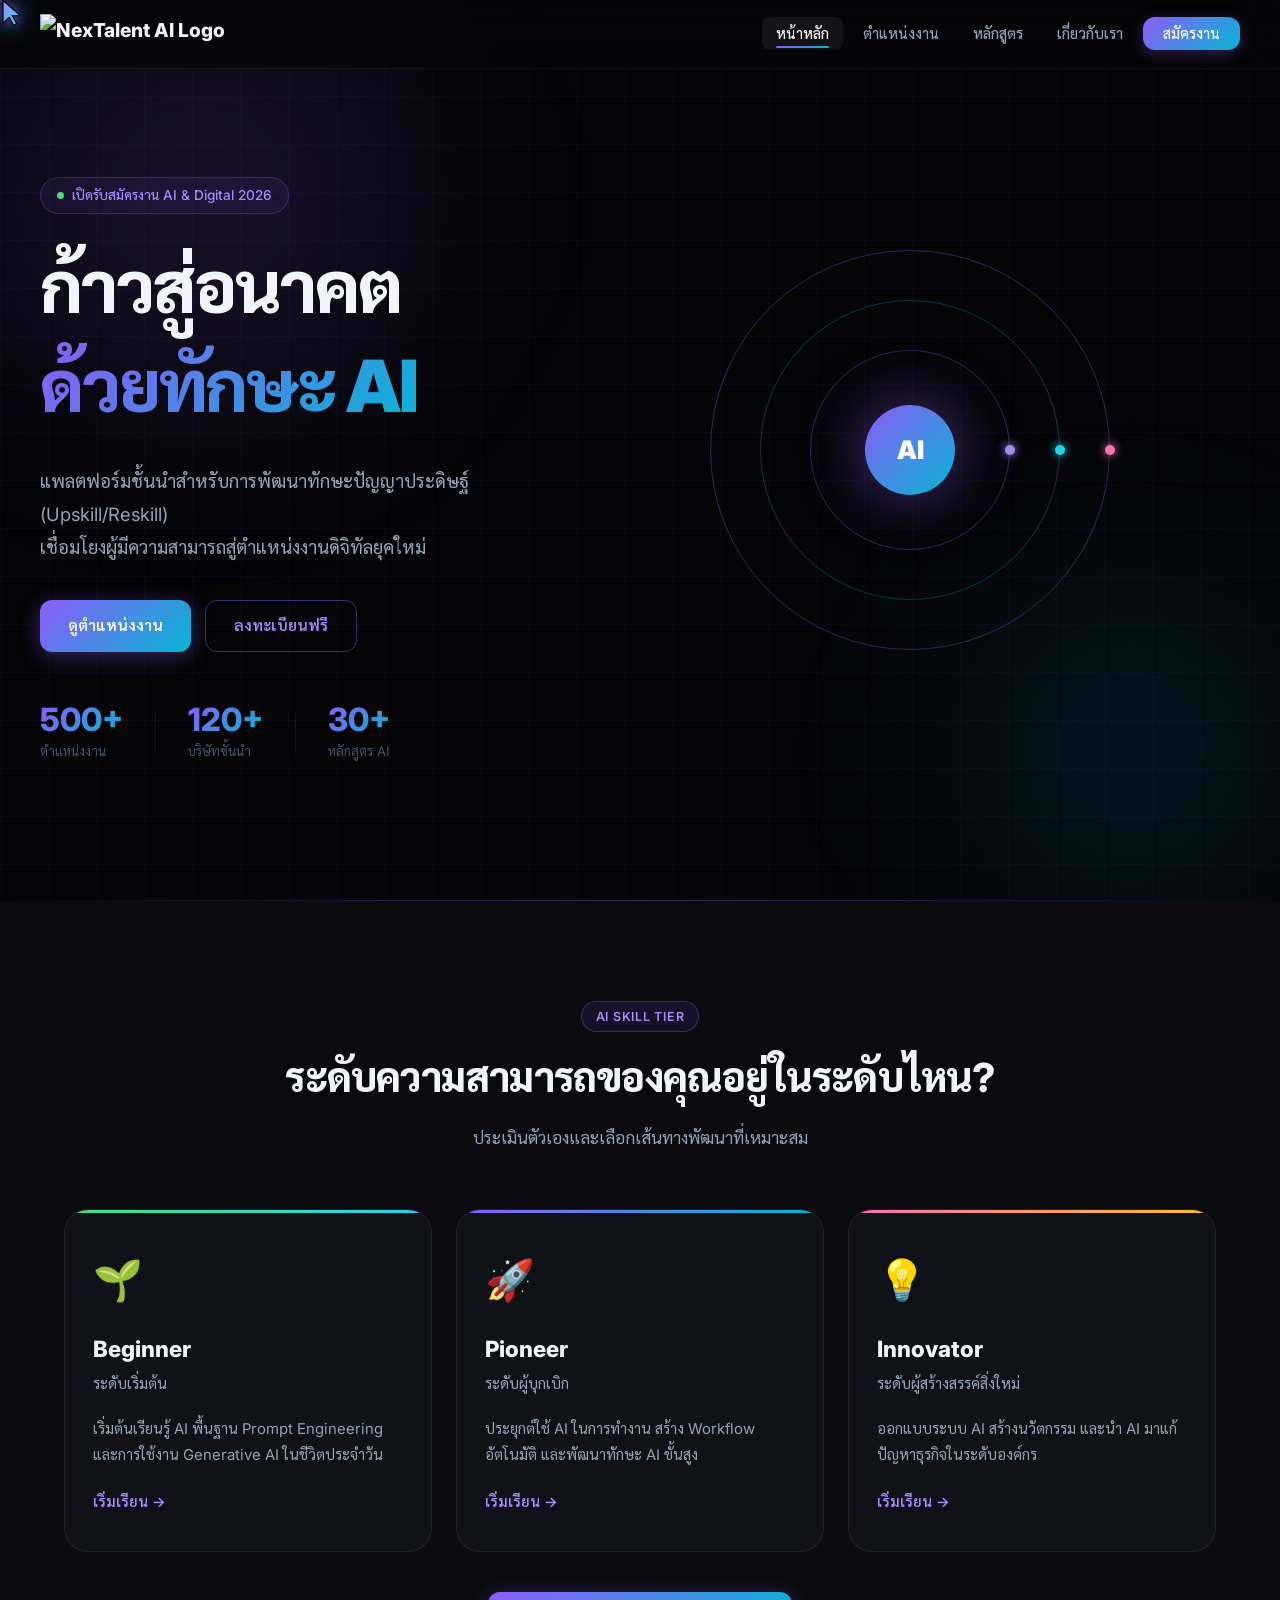
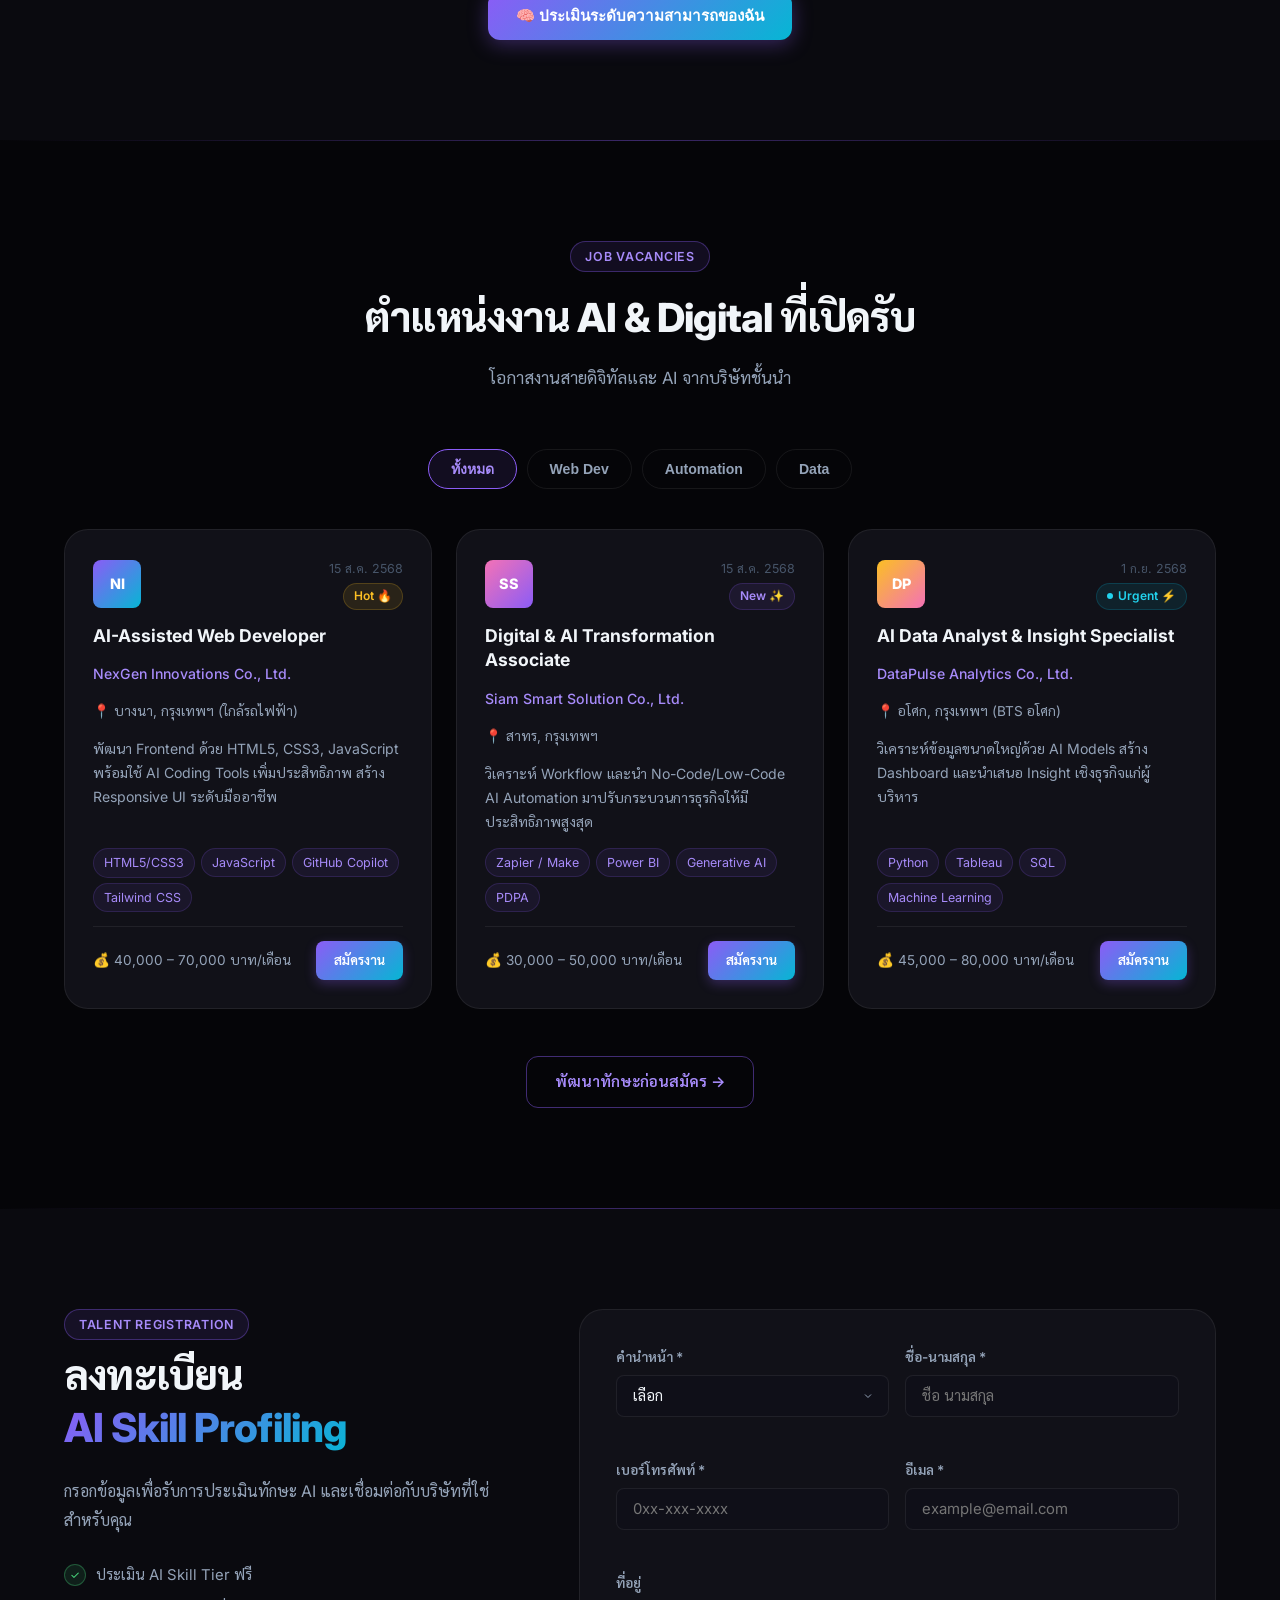
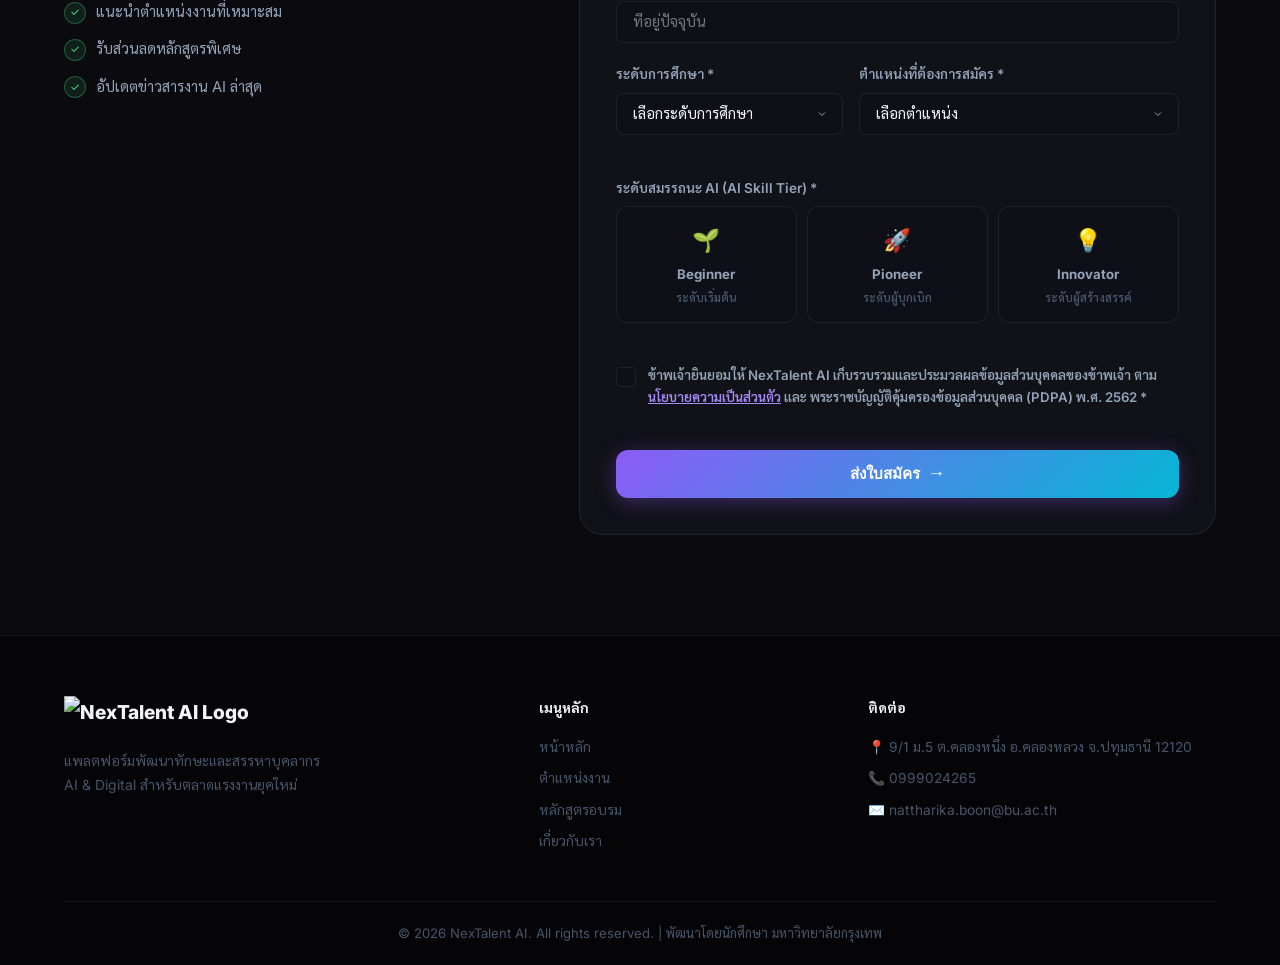
==== commit 752837f7: "Fix logo path" ====
--- a/index.html
+++ b/index.html
@@ -7,9 +7,9 @@
   <meta name="description" content="แพลตฟอร์มพัฒนาทักษะ AI และสรรหาบุคลากรสายดิจิทัล เชื่อมผู้มีความสามารถกับตำแหน่งงาน AI จากบริษัทชั้นนำ" />
   <meta property="og:title" content="NexTalent AI — งานและทักษะ AI ยุคใหม่" />
   <meta property="og:description" content="ประเมินทักษะ AI ของคุณ และค้นหาตำแหน่งงานสาย AI & Digital ที่ใช่" />
-  <meta property="og:image" content="https://nex-talent-ai.vercel.app/images/logo.svg" />
+  <meta property="og:image" content="https://nextalent-ai.vercel.app/logo.svg" />
   <meta property="og:type" content="website" />
-  <link rel="icon" href="images/logo.svg" type="image/svg+xml" />
+  <link rel="icon" href="logo.svg" type="image/svg+xml" />
   <link rel="stylesheet" href="css/style.css" />
   <link rel="preconnect" href="https://fonts.googleapis.com" />
   <link href="https://fonts.googleapis.com/css2?family=Inter:wght@300;400;500;600;700;800;900&family=Sarabun:wght@300;400;500;600;700&display=swap" rel="stylesheet" />
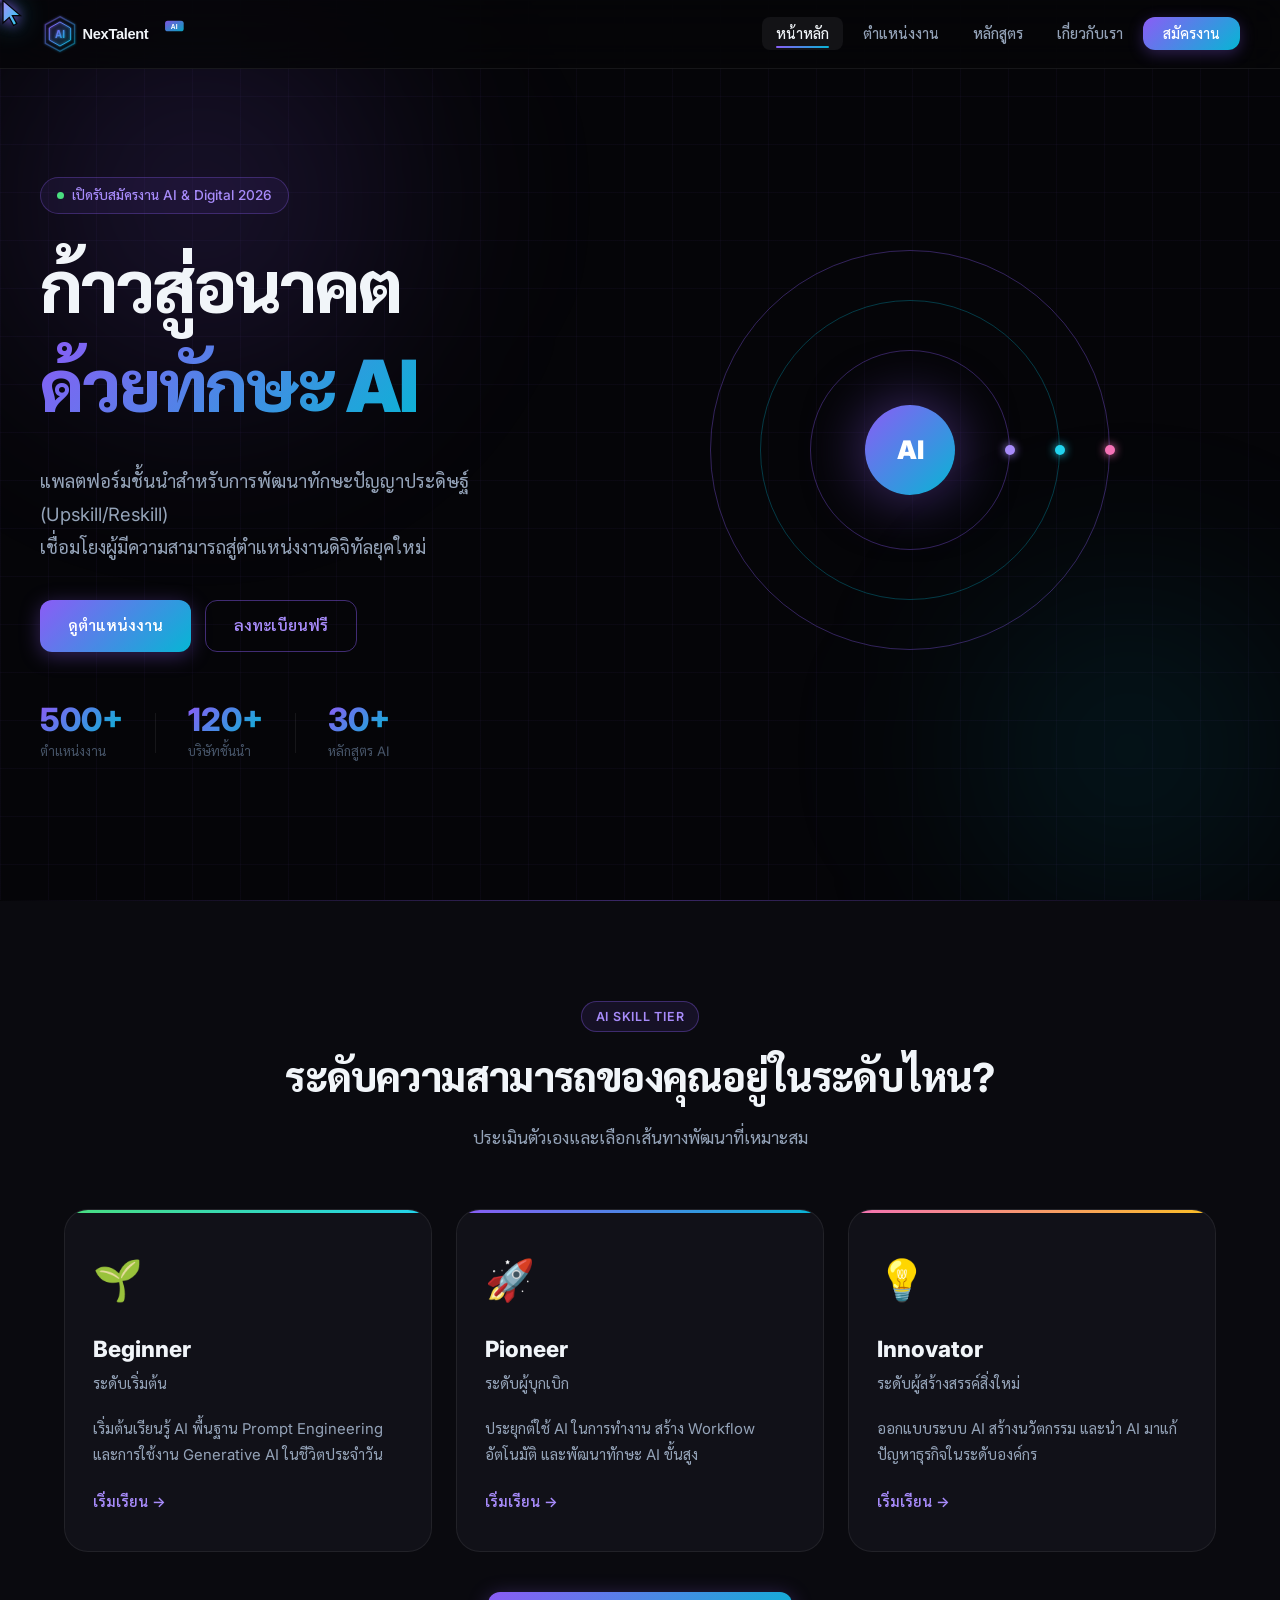
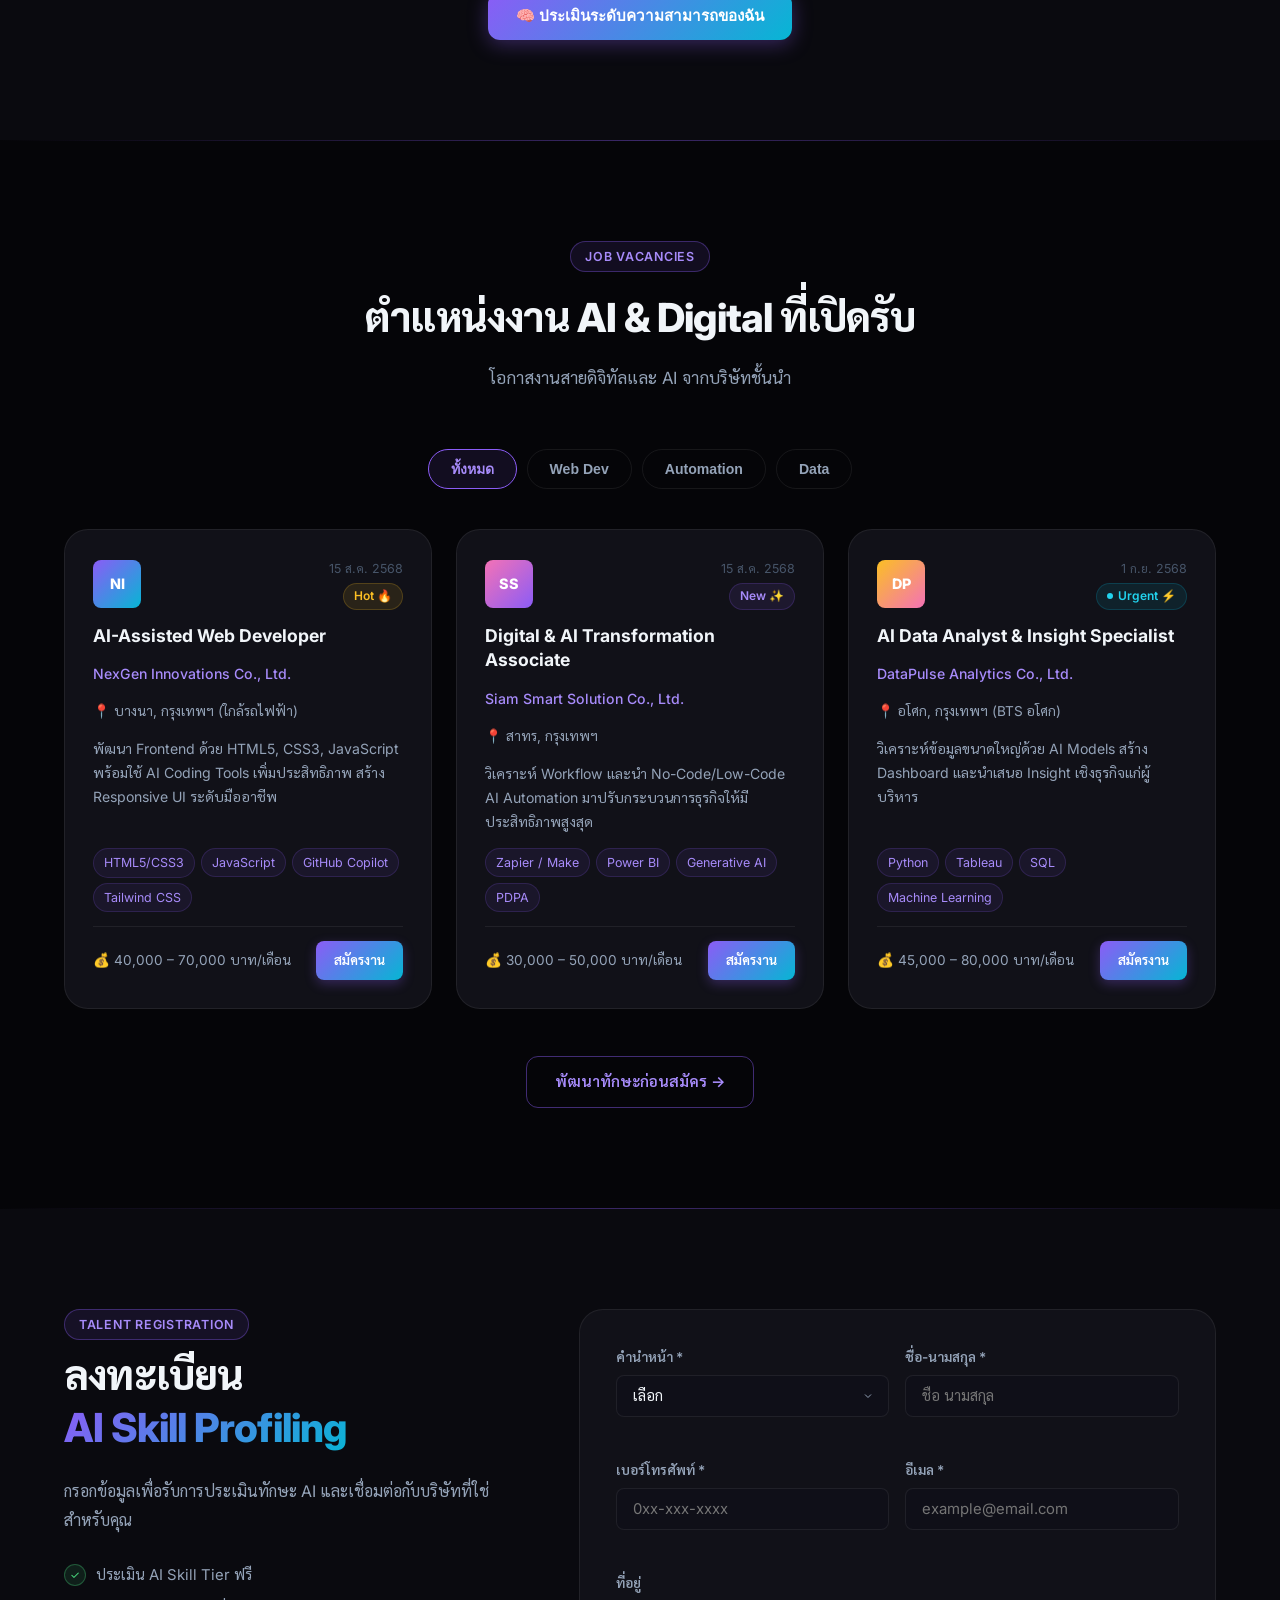
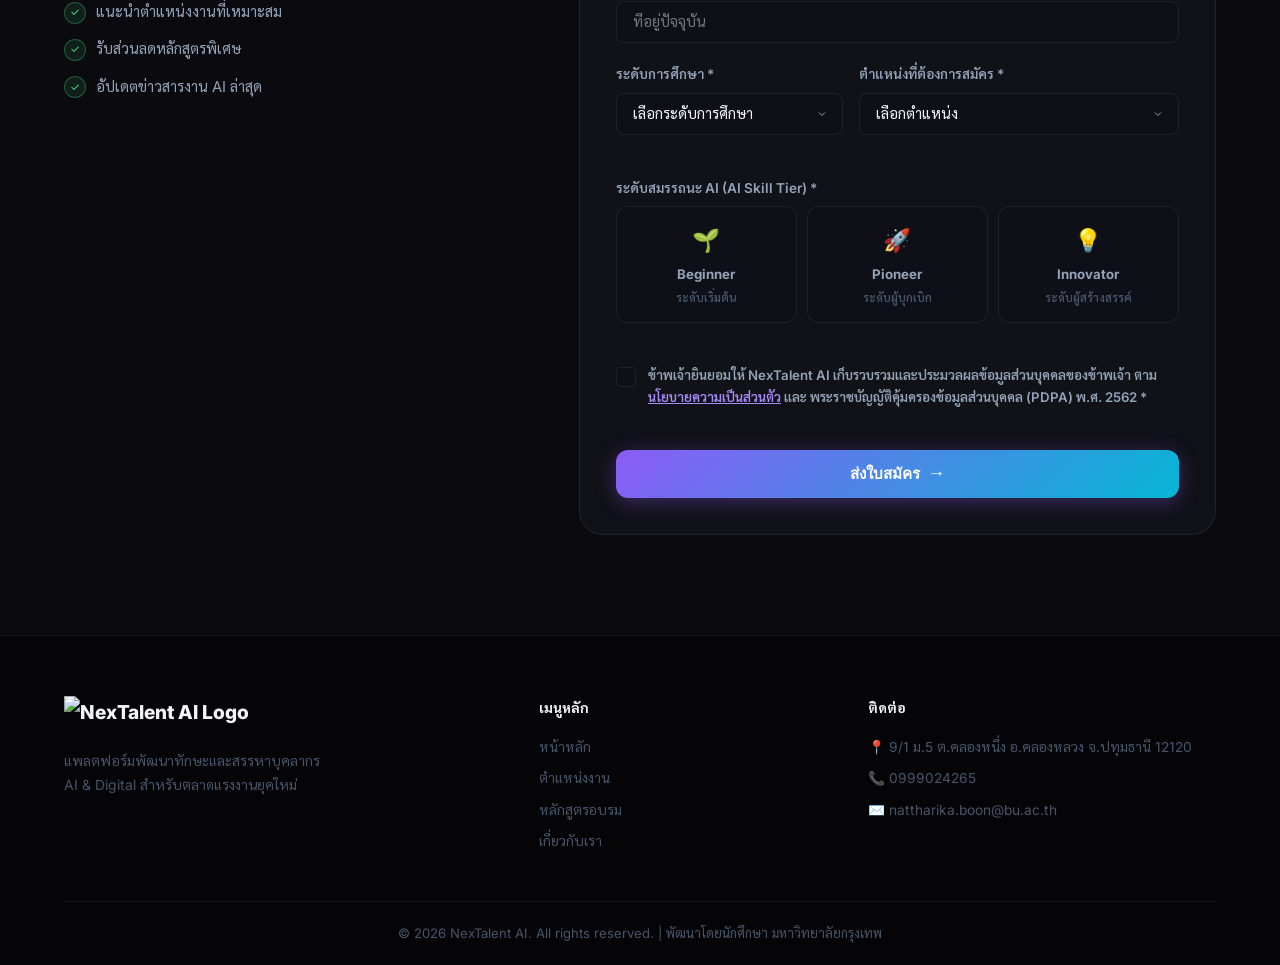
==== commit 96fa1257: "Fix logo path" ====
--- a/index.html
+++ b/index.html
@@ -41,7 +41,7 @@
   <nav class="navbar" id="navbar">
     <div class="nav-container">
       <a href="index.html" class="nav-logo">
-        <img src="images/logo.svg" alt="NexTalent AI Logo" class="logo-img" />
+          <img src="logo.svg" alt="NexTalent AI Logo" class="logo-img" />
       </a>
       <ul class="nav-links" id="navLinks">
         <li><a href="index.html" class="active">หน้าหลัก</a></li>
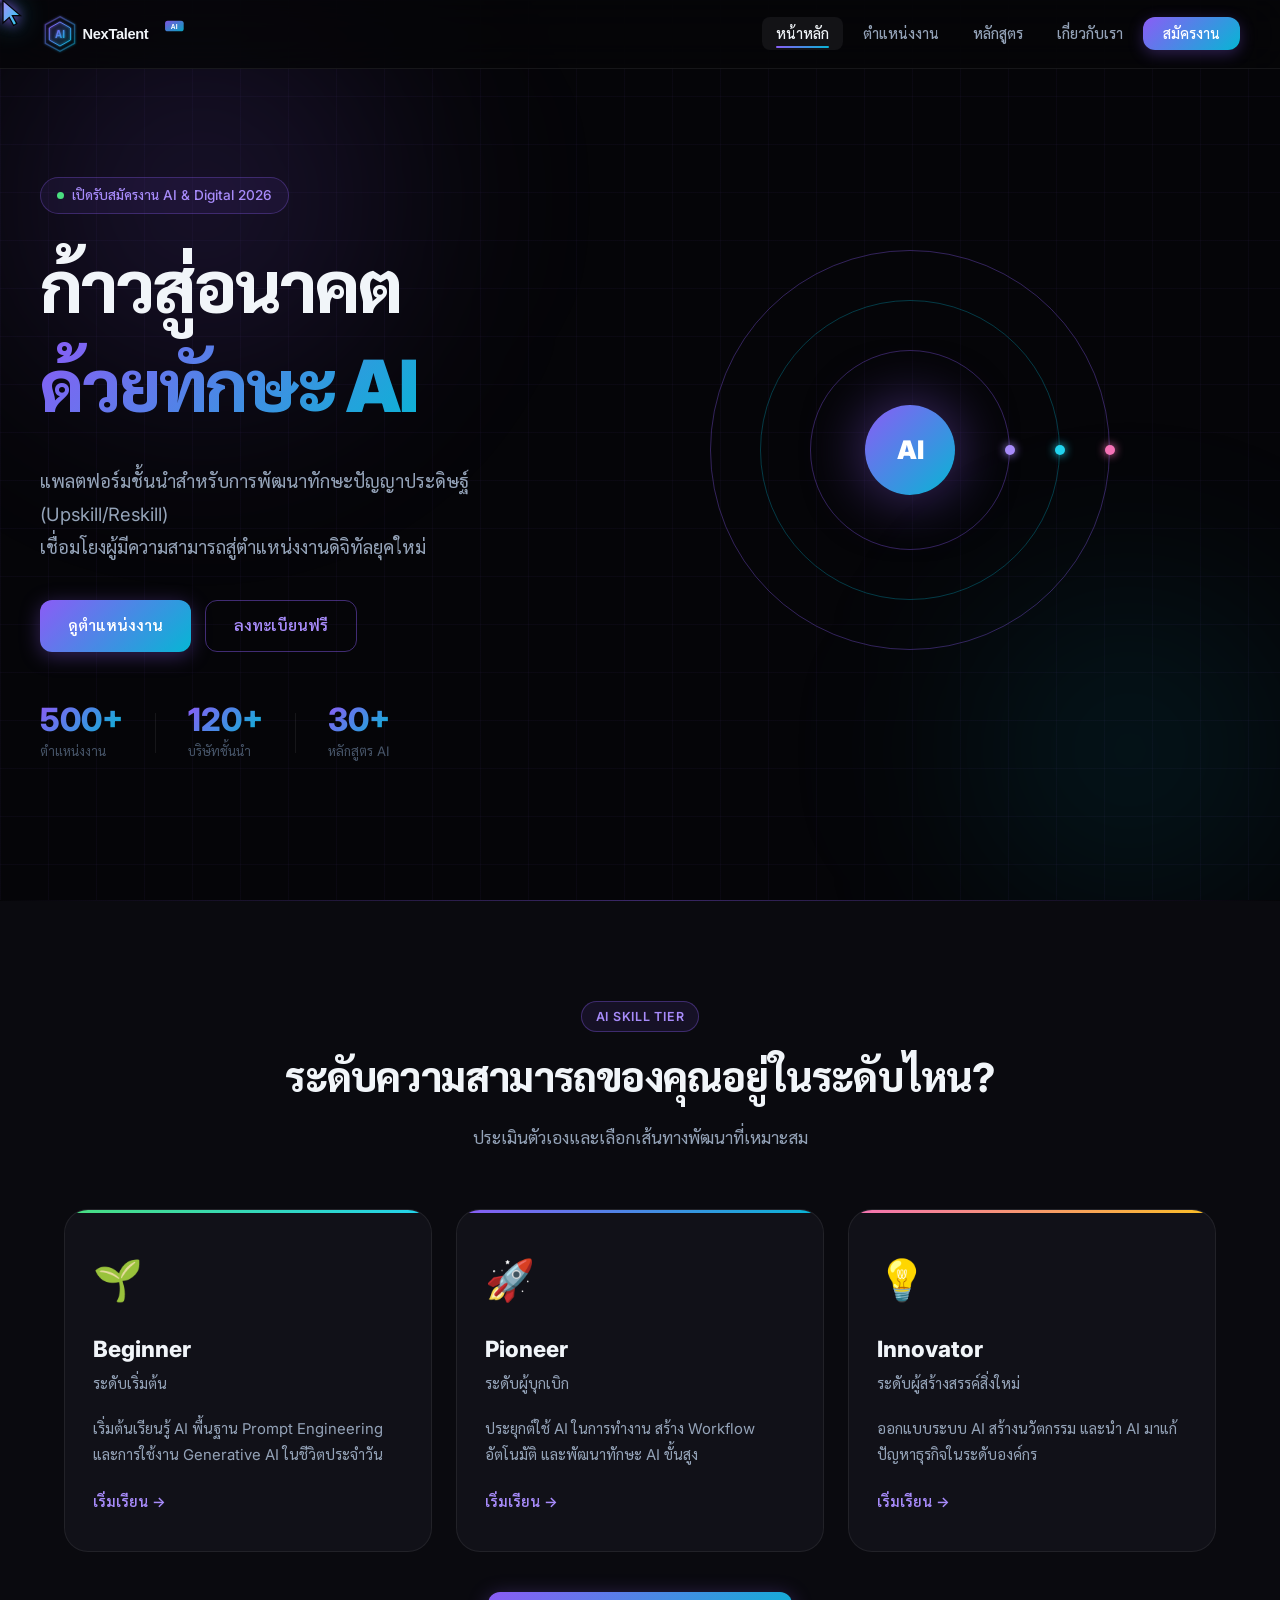
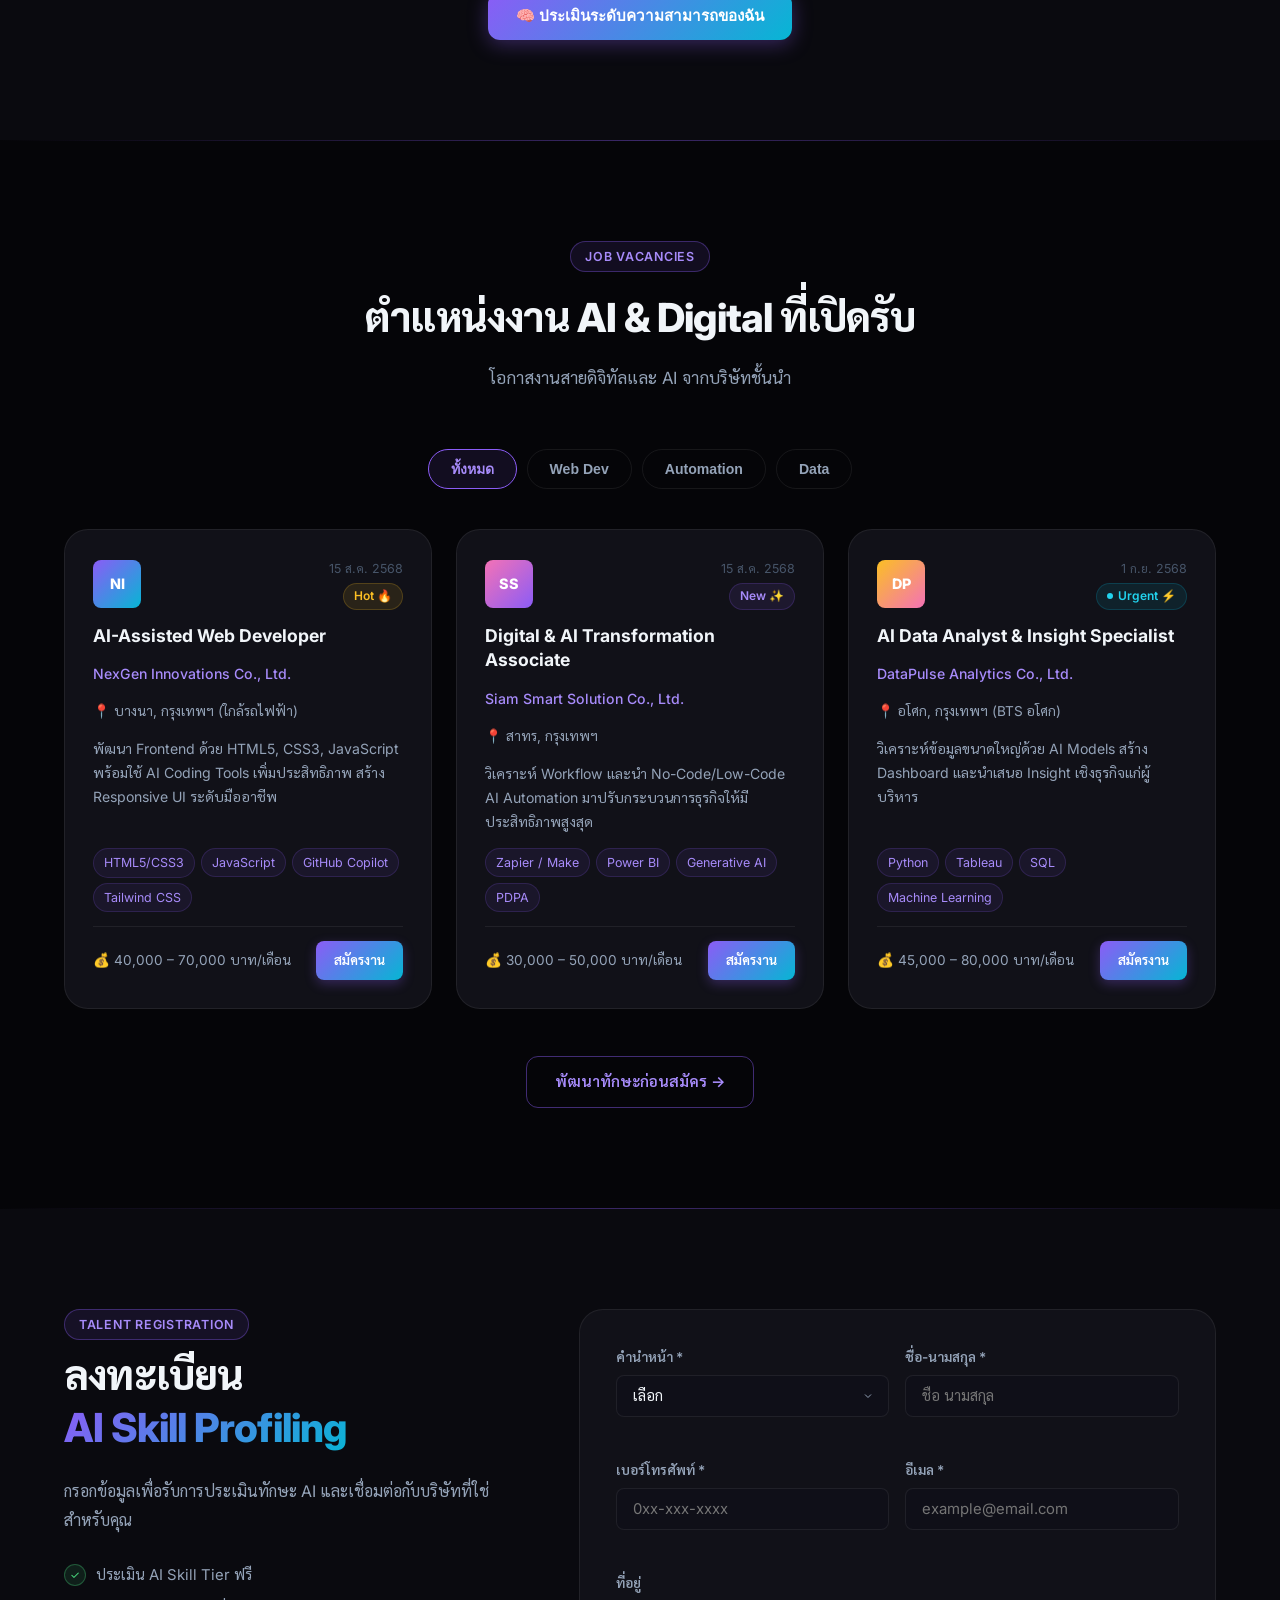
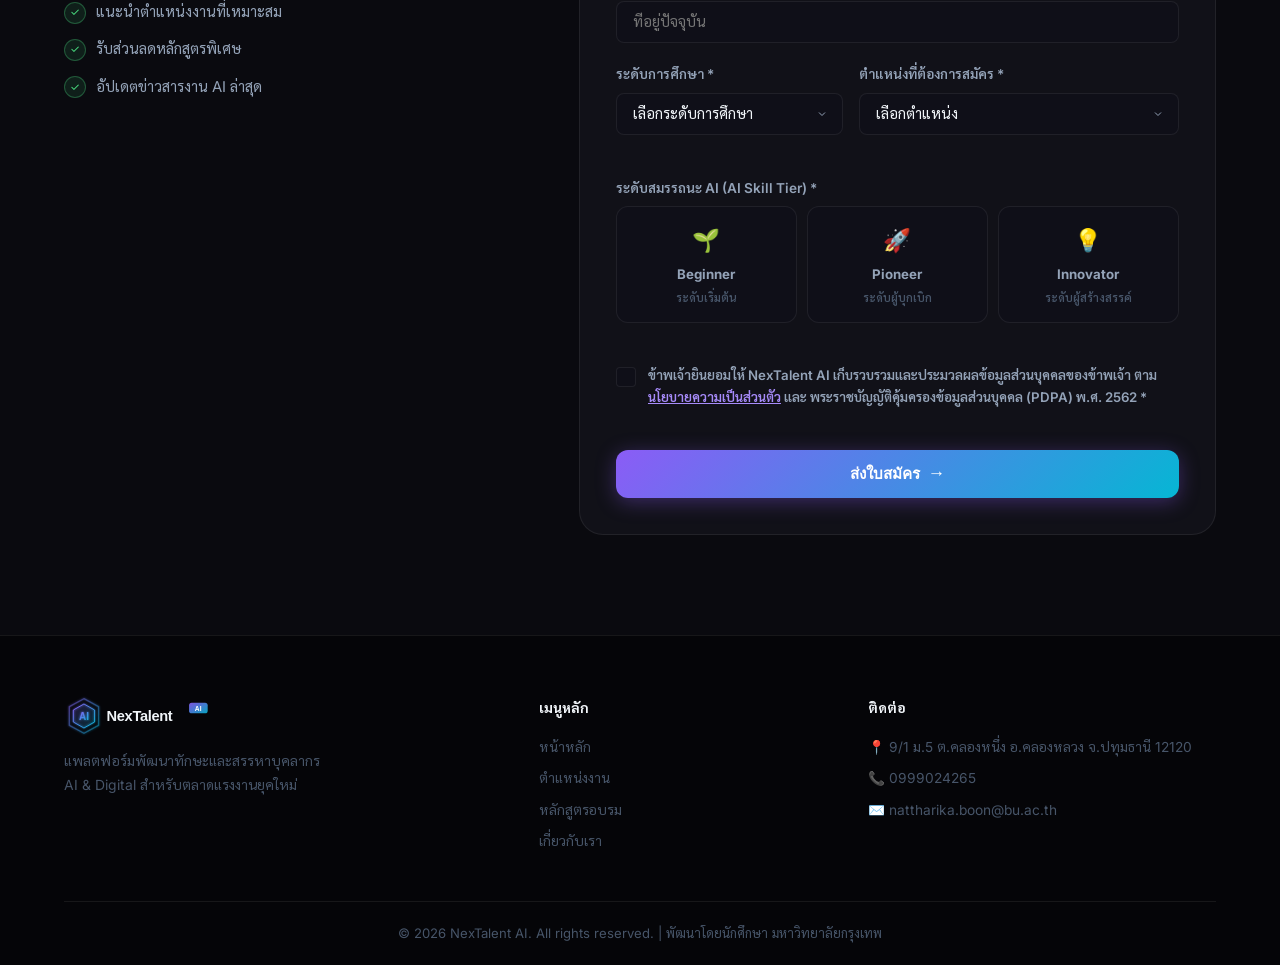
==== commit 77c891fa: "Add html styles" ====
--- a/index.html
+++ b/index.html
@@ -398,7 +398,7 @@
       <div class="footer-grid">
         <div class="footer-brand">
           <a href="index.html" class="nav-logo">
-            <img src="images/logo.svg" alt="NexTalent AI Logo" class="logo-img" />
+            <img src="logo.svg" alt="NexTalent AI Logo" class="logo-img" />
           </a>
           <p>แพลตฟอร์มพัฒนาทักษะและสรรหาบุคลากร AI &amp; Digital สำหรับตลาดแรงงานยุคใหม่</p>
         </div>
--- a/css/style.css
+++ b/css/style.css
@@ -1806,7 +1806,10 @@
 /* ============================================================
    CUSTOM CURSOR — ลูกศรสไตล์ Mac/เกม พร้อม Glow
    ============================================================ */
-@media (pointer: fine) and (prefers-reduced-motion: no-preference) {
+
+/* ใช้เฉพาะอุปกรณ์ที่มีเมาส์จริง */
+@media (pointer: fine) and (hover: hover) and (prefers-reduced-motion: no-preference) {
+
   body.custom-cursor-active,
   body.custom-cursor-active a,
   body.custom-cursor-active button {
@@ -1815,7 +1818,8 @@
 
   .custom-cursor {
     position: fixed;
-    top: 0; left: 0;
+    top: 0;
+    left: 0;
     width: 30px;
     height: 30px;
     pointer-events: none;
@@ -1825,30 +1829,45 @@
             drop-shadow(0 0 14px rgba(34,211,238,0.4));
     transition: transform 0.08s ease-out, opacity 0.2s ease;
   }
+
   .custom-cursor.cursor-hover {
     transform: translate(-2px, -2px) scale(1.25);
   }
+
   .custom-cursor.cursor-hidden {
     opacity: 0;
   }
 
   .cursor-trail {
     position: fixed;
-    top: 0; left: 0;
+    top: 0;
+    left: 0;
     width: 8px;
     height: 8px;
     border-radius: 50%;
-    background: radial-gradient(circle, rgba(139,92,246,0.6), transparent 70%);
+    background: radial-gradient(
+      circle,
+      rgba(139,92,246,0.6),
+      transparent 70%
+    );
     pointer-events: none;
     z-index: 99999;
     transform: translate(-50%, -50%);
     transition: opacity 0.2s ease;
   }
+
   .cursor-trail.cursor-hidden {
     opacity: 0;
   }
 }
 
+/* ป้องกันมือถือและแท็บเล็ตไม่ให้แสดง custom cursor */
+@media (pointer: coarse), (hover: none) {
+  .custom-cursor,
+  .cursor-trail {
+    display: none !important;
+  }
+}
 /* ============================================================
    HERO STARFIELD (ดาวพื้นหลังกระพริบเบา ๆ)
    ============================================================ */
